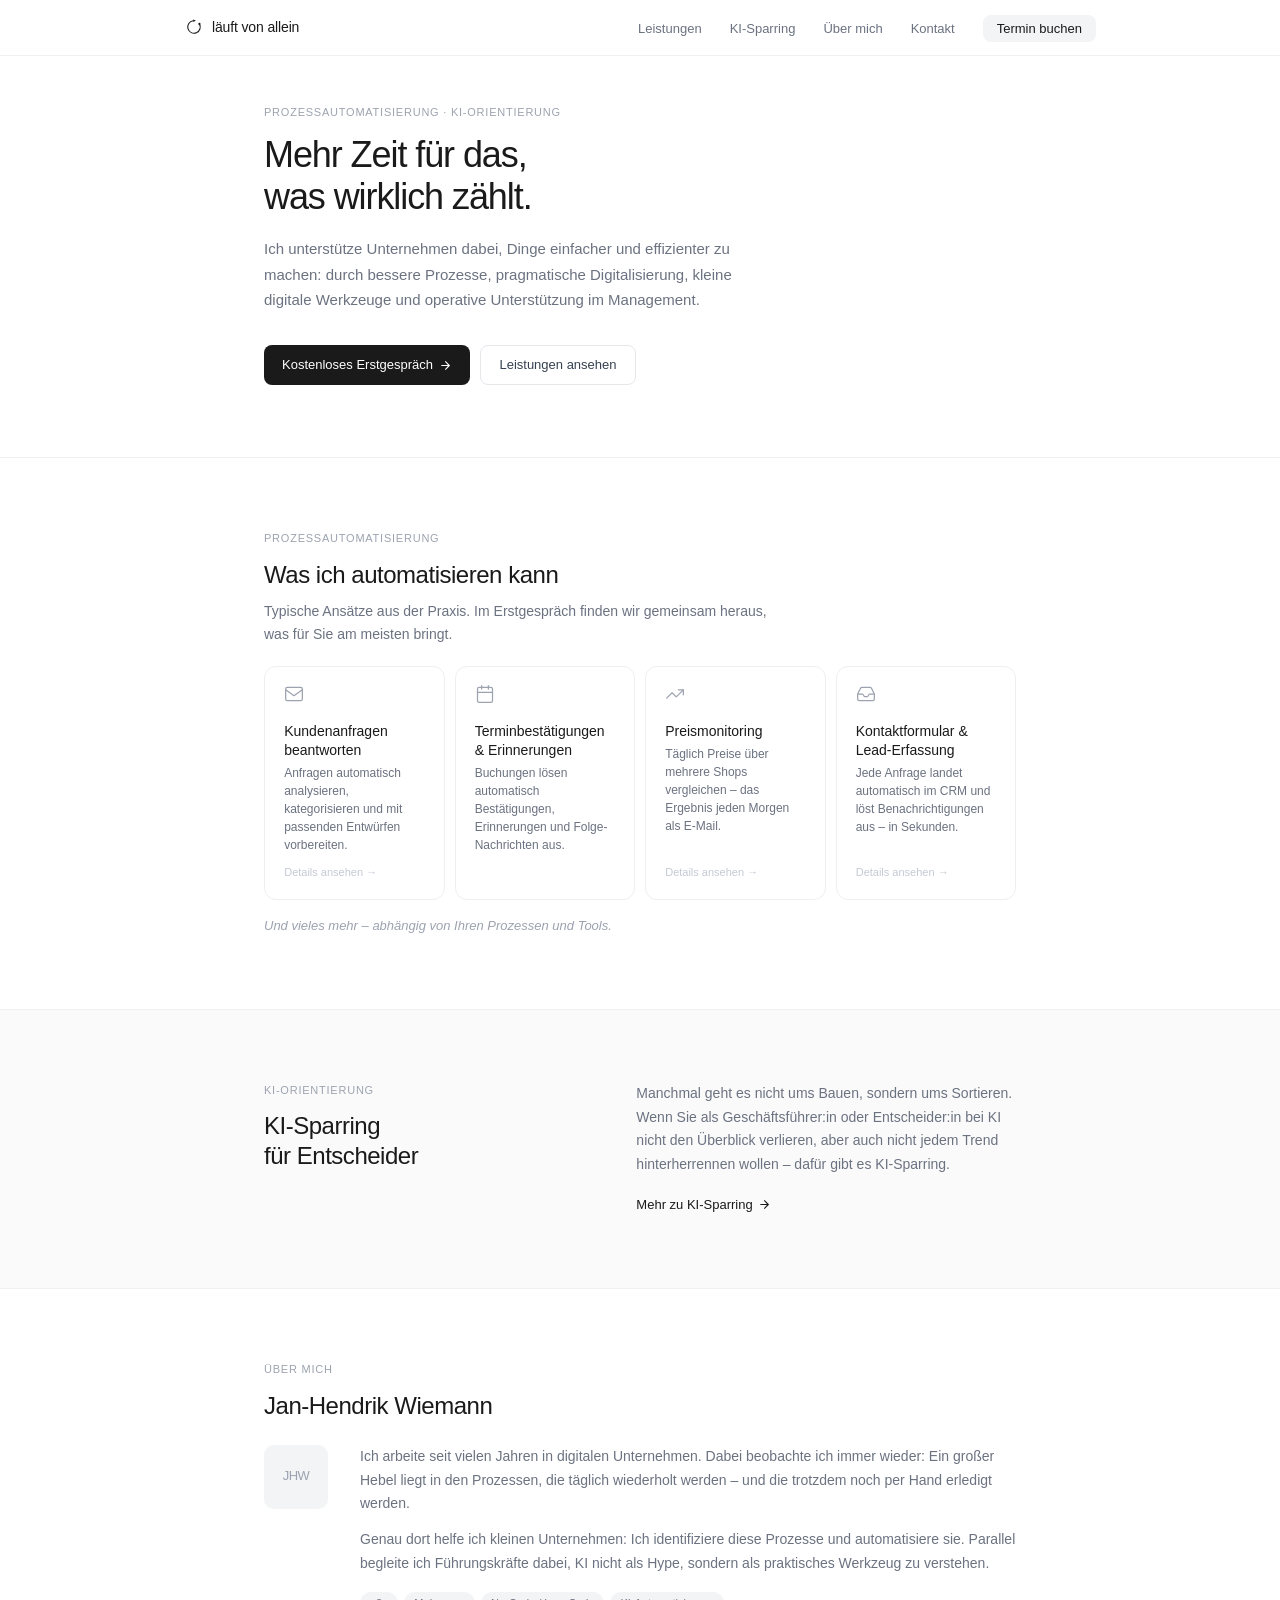
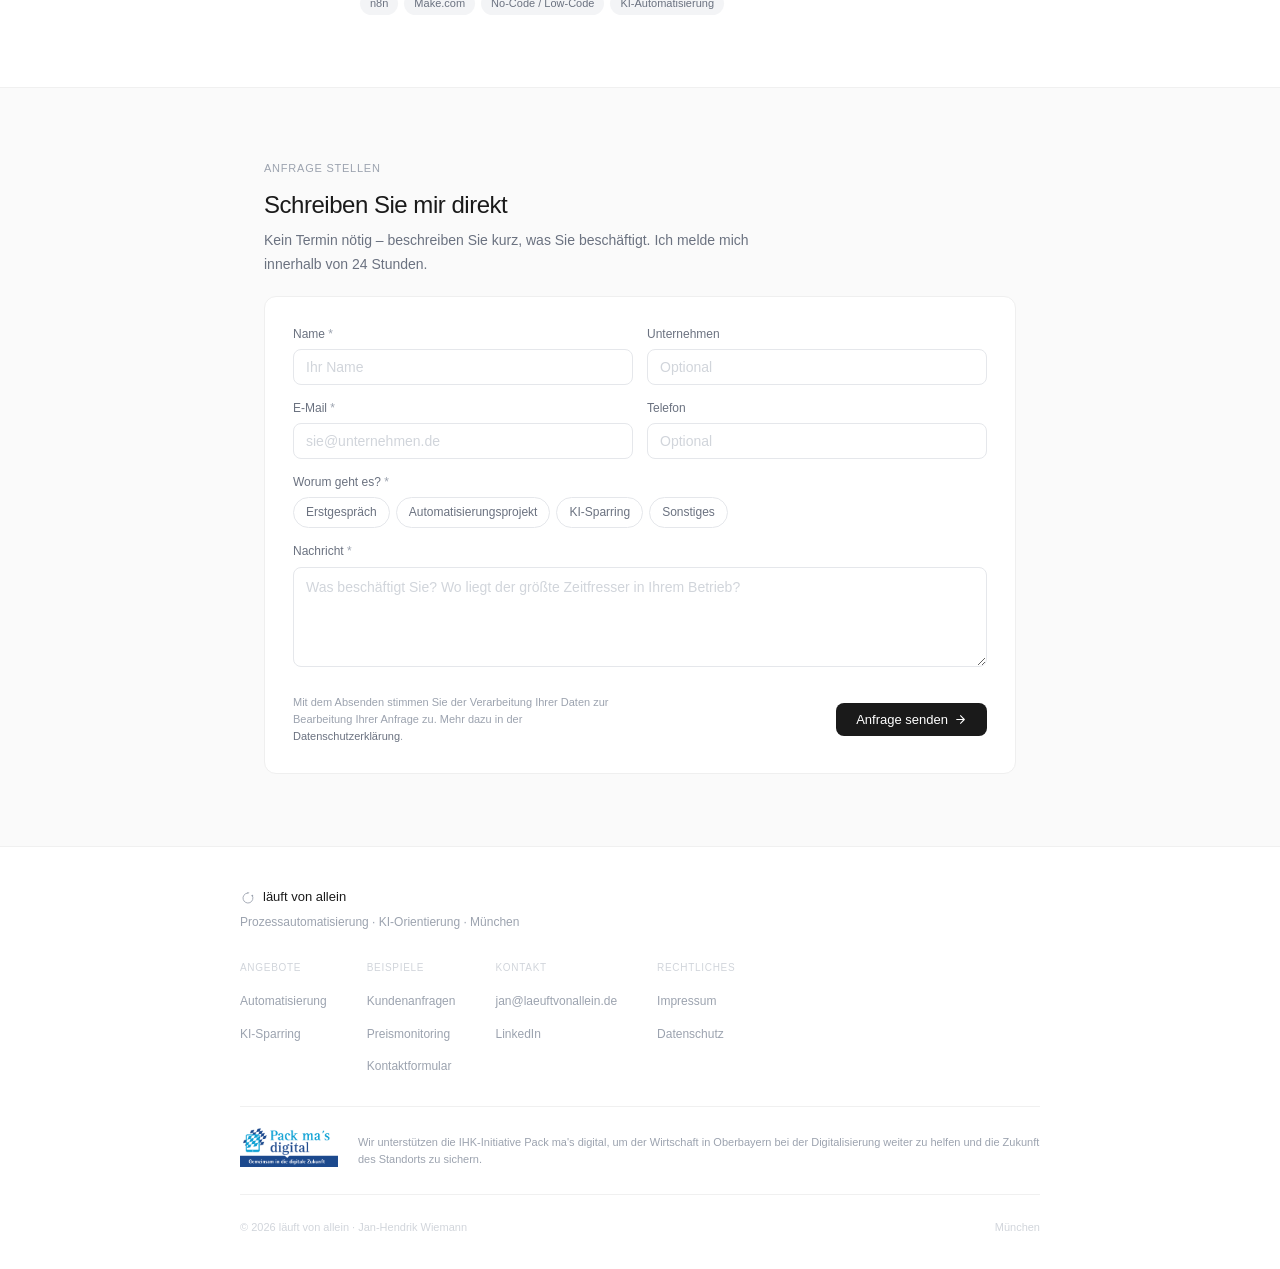
==== index.html @ 84df861c "Update index.html" ====
<!DOCTYPE html>
<html lang="de">
<head>
  <meta charset="UTF-8">
  <meta name="viewport" content="width=device-width, initial-scale=1.0">
  <link rel="icon" type="image/png" href="/favicon-96x96.png" sizes="96x96" />
  <link rel="icon" type="image/svg+xml" href="/favicon.svg" />
  <link rel="shortcut icon" href="/favicon.ico" />
  <link rel="apple-touch-icon" sizes="180x180" href="/apple-touch-icon.png" />
  <link rel="manifest" href="/site.webmanifest" />
  <title>läuft von allein – Prozessautomatisierung & KI-Orientierung</title>
  <meta name="description" content="Prozessautomatisierung und KI-Orientierung für kleine Unternehmen. Wiederkehrende Abläufe automatisieren, KI sinnvoll einsetzen – ohne IT-Abteilung.">
  <style>
    *, *::before, *::after { box-sizing: border-box; margin: 0; padding: 0; }
    html { scroll-behavior: smooth; }
    body {
      font-family: -apple-system, BlinkMacSystemFont, "Segoe UI", Helvetica, Arial, sans-serif;
      background: #fff;
      color: #1a1a1a;
      font-size: 16px;
      line-height: 1.6;
      -webkit-font-smoothing: antialiased;
    }

    /* ─── Container ─────────────────────────────────────────── */
    .container {
      max-width: 800px;
      margin: 0 auto;
      padding: 0 1.5rem;
    }

    /* ─── Nav ───────────────────────────────────────────────── */
    nav {
      position: fixed; top: 0; left: 0; right: 0; z-index: 100;
      background: rgba(255, 255, 255, 0.96);
      backdrop-filter: blur(8px);
      -webkit-backdrop-filter: blur(8px);
      border-bottom: 1px solid #f0f0f0;
      height: 56px;
      transition: border-color 0.2s;
    }
    .nav-inner {
      max-width: 960px; margin: 0 auto;
      display: flex; align-items: center; justify-content: space-between;
      height: 100%; padding: 0 1.5rem;
    }
    .nav-logo {
      display: flex; align-items: center; gap: 8px;
      text-decoration: none; color: #1a1a1a;
      font-size: 14px; font-weight: 500; letter-spacing: -0.01em;
    }
    .nav-links {
      display: flex; align-items: center;
      gap: 1.75rem; list-style: none;
    }
    .nav-links a {
      font-size: 13px; color: #6b7280;
      text-decoration: none; transition: color 0.15s;
    }
    .nav-links a:hover { color: #1a1a1a; }
    .nav-cta {
      font-size: 13px !important; font-weight: 500 !important;
      color: #1a1a1a !important; background: #f3f4f6;
      border-radius: 8px; padding: 6px 14px;
      transition: background 0.15s !important;
    }
    .nav-cta:hover { background: #e5e7eb !important; color: #1a1a1a !important; }
    .nav-hamburger {
      display: none; flex-direction: column; gap: 4px;
      background: none; border: none; cursor: pointer; padding: 4px;
    }
    .nav-hamburger span {
      display: block; width: 20px; height: 1.5px;
      background: #1a1a1a; border-radius: 2px; transition: all 0.2s;
    }

    /* ─── Sections ──────────────────────────────────────────── */
    .section {
      padding: 4.5rem 1.5rem;
    }
    .section + .section {
      border-top: 1px solid #f0f0f0;
    }
    .section-label {
      display: block;
      font-size: 11px; font-weight: 500;
      letter-spacing: 0.07em; text-transform: uppercase;
      color: #9ca3af; margin-bottom: 0.75rem;
    }
    .section-h2 {
      font-size: clamp(20px, 3vw, 24px);
      font-weight: 500; letter-spacing: -0.02em;
      line-height: 1.25; color: #1a1a1a;
      margin-bottom: 0.6rem;
    }
    .section-sub {
      font-size: 14px; color: #6b7280;
      line-height: 1.65; max-width: 520px;
    }

    /* ─── Hero ──────────────────────────────────────────────── */
    #hero {
      padding-top: 6.5rem;
      padding-bottom: 4.5rem;
      border-top: none !important;
    }
    #hero h1 {
      font-size: clamp(26px, 4.5vw, 36px);
      font-weight: 500; letter-spacing: -0.03em;
      line-height: 1.18; color: #1a1a1a;
      margin-bottom: 1.1rem;
    }
    .hero-sub {
      font-size: 15px; color: #6b7280;
      line-height: 1.7; max-width: 500px;
      margin-bottom: 2rem;
    }
    .hero-btns { display: flex; gap: 0.65rem; flex-wrap: wrap; }

    /* ─── Buttons ───────────────────────────────────────────── */
    .btn-dark {
      display: inline-flex; align-items: center; gap: 6px;
      background: #1a1a1a; color: #fff;
      font-size: 13px; font-weight: 500; font-family: inherit;
      padding: 9px 18px; border-radius: 8px;
      text-decoration: none; border: none; cursor: pointer;
      transition: background 0.15s;
    }
    .btn-dark:hover { background: #333; }
    .btn-outline {
      display: inline-flex; align-items: center; gap: 6px;
      background: transparent; color: #374151;
      font-size: 13px; font-weight: 400; font-family: inherit;
      padding: 9px 18px; border-radius: 8px;
      text-decoration: none; cursor: pointer;
      border: 1px solid #e5e7eb;
      transition: border-color 0.15s, background 0.15s;
    }
    .btn-outline:hover { border-color: #9ca3af; background: #fafafa; }

    /* ─── Divider ───────────────────────────────────────────── */
    .divider { border: none; border-top: 1px solid #f0f0f0; margin: 0; }

    /* ─── Cards grid ────────────────────────────────────────── */
    .cards-grid {
      display: grid;
      grid-template-columns: repeat(auto-fill, minmax(180px, 1fr));
      gap: 10px; margin-top: 1.25rem;
    }
    .card {
      background: #fff; border: 1px solid #efefef;
      border-radius: 12px; padding: 1.1rem 1.2rem;
      text-decoration: none; display: flex; flex-direction: column;
      color: inherit;
      transition: border-color 0.15s, background 0.15s;
    }
    .card:hover { border-color: #d1d5db; background: #fafafa; }
    .card-icon {
      display: block; color: #9ca3af;
      margin-bottom: 10px;
    }
    .card-name {
      font-size: 14px; font-weight: 500;
      color: #1a1a1a; margin-bottom: 4px; line-height: 1.35;
    }
    .card-desc {
      font-size: 12px; color: #6b7280; line-height: 1.5;
      flex: 1;
    }
    .card-link {
      display: inline-flex; align-items: center; gap: 4px;
      margin-top: auto; padding-top: 10px;
      font-size: 11px; color: #c4c9d4;
      transition: color 0.15s;
    }
    .card:hover .card-link { color: #6b7280; }
    .was-more {
      margin-top: 1rem; font-size: 13px;
      color: #9ca3af; font-style: italic;
    }

    /* ─── KI-Sparring ───────────────────────────────────────── */
    #ki-sparring { background: #fafafa; }
    .sparring-layout {
      display: grid; grid-template-columns: 1fr 1.2fr;
      gap: 3.5rem; align-items: start;
    }
    .sparring-tags {
      display: flex; flex-wrap: wrap; gap: 6px; margin: 0.85rem 0 0;
    }
    .sparring-tag {
      font-size: 11px; color: #6b7280;
      background: #fff; border: 1px solid #e5e7eb;
      border-radius: 20px; padding: 3px 10px;
    }
    .text-muted {
      font-size: 14px; color: #6b7280;
      line-height: 1.7; margin-bottom: 0.85rem;
    }
    .text-link {
      display: inline-flex; align-items: center; gap: 5px;
      font-size: 13px; color: #1a1a1a; font-weight: 500;
      text-decoration: none; transition: gap 0.15s;
    }
    .text-link:hover { gap: 9px; }

    /* ─── Über mich ─────────────────────────────────────────── */
    .ueber-layout {
      display: grid; grid-template-columns: auto 1fr;
      gap: 2rem; align-items: start; margin-top: 1.5rem;
    }
    .about-box {
      width: 64px; height: 64px; background: #f3f4f6;
      border-radius: 10px; display: flex;
      align-items: center; justify-content: center;
      font-size: 13px; font-weight: 500; color: #9ca3af;
      letter-spacing: -0.5px; flex-shrink: 0;
    }
    .ueber-text p {
      font-size: 14px; color: #6b7280;
      line-height: 1.7; margin-bottom: 0.75rem;
    }
    .tags { display: flex; flex-wrap: wrap; gap: 6px; margin-top: 1rem; }
    .tag {
      font-size: 11px; color: #6b7280;
      background: #f3f4f6; border-radius: 20px; padding: 3px 10px;
    }

    /* ─── Kontaktformular ───────────────────────────────────── */
    #kontakt { background: #fafafa; }
    .form-wrap {
      background: #fff; border: 1px solid #efefef;
      border-radius: 12px; padding: 1.75rem;
      margin-top: 1.25rem;
    }
    .form-row { margin-bottom: 14px; }
    .form-row-2 {
      display: grid; grid-template-columns: 1fr 1fr;
      gap: 14px; margin-bottom: 14px;
    }
    .form-label {
      display: block; font-size: 12px;
      color: #6b7280; margin-bottom: 5px;
    }
    .form-req { color: #9ca3af; }
    .form-input, .form-textarea {
      width: 100%; font-size: 14px; font-family: inherit;
      border: 1px solid #e5e7eb; border-radius: 8px;
      padding: 9px 12px; color: #1a1a1a; background: #fff;
      outline: none; transition: border-color 0.15s;
    }
    .form-input:focus, .form-textarea:focus { border-color: #9ca3af; }
    .form-input::placeholder, .form-textarea::placeholder { color: #d1d5db; }
    .form-textarea { resize: vertical; min-height: 100px; line-height: 1.55; }
    .interest-wrap {
      display: flex; flex-wrap: wrap; gap: 6px; margin-top: 5px;
    }
    .interest-label {
      display: flex; align-items: center; gap: 5px;
      padding: 5px 12px; background: #fff;
      border: 1px solid #e5e7eb; border-radius: 20px;
      cursor: pointer; font-size: 12px; color: #6b7280;
      transition: all 0.15s; user-select: none;
    }
    .interest-label:hover { border-color: #9ca3af; color: #1a1a1a; }
    .interest-label input { display: none; }
    .interest-label:has(input:checked) {
      background: #f3f4f6; border-color: #9ca3af;
      color: #1a1a1a; font-weight: 500;
    }
    .form-hp { display: none !important; }
    .form-footer {
      display: flex; align-items: center;
      justify-content: space-between;
      flex-wrap: wrap; gap: 1rem; margin-top: 1.25rem;
    }
    .form-privacy {
      font-size: 11px; color: #9ca3af;
      line-height: 1.55; max-width: 320px;
    }
    .form-privacy a { color: #6b7280; text-decoration: none; }
    .form-privacy a:hover { color: #1a1a1a; }
    .form-submit {
      display: inline-flex; align-items: center; gap: 6px;
      background: #1a1a1a; color: #fff;
      font-size: 13px; font-weight: 500; font-family: inherit;
      padding: 9px 20px; border-radius: 8px;
      border: none; cursor: pointer;
      transition: background 0.15s; white-space: nowrap;
    }
    .form-submit:hover { background: #333; }
    .form-submit:disabled { opacity: 0.4; cursor: not-allowed; }
    .form-error {
      display: none; font-size: 12px; color: #b91c1c;
      background: #fef2f2; border: 1px solid #fecaca;
      border-radius: 8px; padding: 10px 12px; margin-top: 12px;
    }
    .form-success {
      display: none; text-align: center; padding: 2rem 1rem;
    }
    .form-success-icon { font-size: 20px; color: #16a34a; margin-bottom: 8px; }
    .form-success h3 {
      font-size: 15px; font-weight: 500;
      color: #1a1a1a; margin-bottom: 4px;
    }
    .form-success p { font-size: 13px; color: #6b7280; }

    /* ─── Footer ────────────────────────────────────────────── */
    footer {
      border-top: 1px solid #f0f0f0;
      padding: 2.5rem 1.5rem 2rem;
    }
    .footer-inner { max-width: 800px; margin: 0 auto; }
    .footer-top {
      display: flex; justify-content: space-between;
      align-items: flex-start; flex-wrap: wrap; gap: 1.75rem;
      padding-bottom: 1.75rem;
      border-bottom: 1px solid #f0f0f0;
    }
    .footer-brand { display: flex; flex-direction: column; gap: 5px; }
    .footer-logo {
      display: flex; align-items: center; gap: 7px;
      text-decoration: none; color: #1a1a1a;
      font-size: 13px; font-weight: 500;
    }
    .footer-brand-sub { font-size: 12px; color: #9ca3af; }
    .footer-nav { display: flex; gap: 2.5rem; flex-wrap: wrap; }
    .footer-nav-col h4 {
      font-size: 10px; font-weight: 500;
      letter-spacing: 0.07em; text-transform: uppercase;
      color: #d1d5db; margin-bottom: 0.65rem;
    }
    .footer-nav-col ul { list-style: none; display: flex; flex-direction: column; gap: 0.45rem; }
    .footer-nav-col a {
      font-size: 12px; color: #9ca3af;
      text-decoration: none; transition: color 0.15s;
    }
    .footer-nav-col a:hover { color: #1a1a1a; }
    .footer-bottom {
      display: flex; justify-content: space-between;
      flex-wrap: wrap; gap: 0.5rem;
      font-size: 11px; color: #d1d5db;
      padding-top: 1.5rem;
    }
    .footer-bottom a { color: #9ca3af; text-decoration: none; }
    .footer-bottom a:hover { color: #1a1a1a; }

    /* ─── Responsive ────────────────────────────────────────── */
    @media (max-width: 768px) {
      .nav-links {
        display: none; flex-direction: column;
        position: absolute; top: 56px; left: 0; right: 0;
        background: #fff; padding: 1.25rem 1.5rem;
        border-bottom: 1px solid #f0f0f0;
        box-shadow: 0 8px 16px rgba(0,0,0,0.04);
        gap: 1rem;
      }
      .nav-links.open { display: flex; }
      .nav-hamburger { display: flex; }
      .sparring-layout { grid-template-columns: 1fr; gap: 1.5rem; }
    }
    @media (max-width: 600px) {
      .form-row-2 { grid-template-columns: 1fr; }
      .form-wrap { padding: 1.25rem; }
      .form-footer { flex-direction: column; }
      .form-submit { width: 100%; justify-content: center; }
    }
    @media (max-width: 480px) {
      .cards-grid { grid-template-columns: 1fr 1fr; }
      .ueber-layout { grid-template-columns: 1fr; }
      .about-box { display: none; }
    }

    /* ─── Footer partner badge ──────────────────────────────── */
    .footer-partner {
      display: flex; align-items: center; gap: 1.25rem;
      padding: 1.25rem 0;
      border-bottom: 1px solid #f0f0f0;
    }
    .footer-partner img {
      height: 40px; width: auto; flex-shrink: 0;
    }
    .footer-partner-text {
      font-size: 11px; color: #9ca3af; line-height: 1.55;
    }
  </style>
</head>
<body>

<!-- ═══ NAV ═══════════════════════════════════════════════════════ -->
<nav id="nav">
  <div class="nav-inner">
    <a href="/" class="nav-logo">
      <svg width="20" height="20" viewBox="0 0 64 64" fill="none" xmlns="http://www.w3.org/2000/svg" aria-hidden="true">
        <circle cx="49.3" cy="22" r="3.5" fill="#1a1a1a"/>
        <path d="M 49.3,22 A 20,20 0 1,1 29.2,12.2" stroke="#1a1a1a" stroke-width="3.5" stroke-linecap="round"/>
        <polygon points="38,11 30,16 29,8" fill="#1a1a1a"/>
      </svg>
      läuft von allein
    </a>
    <ul class="nav-links" id="nav-links">
      <li><a href="#leistungen">Leistungen</a></li>
      <li><a href="#ki-sparring">KI-Sparring</a></li>
      <li><a href="#ueber">Über mich</a></li>
      <li><a href="#kontakt">Kontakt</a></li>
      <li><a href="https://calendar.app.google/vXAGb7DQjwTJtg9t6" target="_blank" rel="noopener" class="nav-cta">Termin buchen</a></li>
    </ul>
    <button class="nav-hamburger" id="hamburger" onclick="toggleMenu()" aria-label="Menü">
      <span></span><span></span><span></span>
    </button>
  </div>
</nav>

<!-- ═══ HERO ════════════════════════════════════════════════════ -->
<section class="section" id="hero">
  <div class="container">
    <span class="section-label">Prozessautomatisierung · KI-Orientierung</span>
    <h1>Mehr Zeit für das,<br>was wirklich zählt.</h1>

<p class="hero-sub">
Ich unterstütze Unternehmen dabei, Dinge einfacher und effizienter zu machen:
durch bessere Prozesse, pragmatische Digitalisierung, kleine digitale Werkzeuge und operative Unterstützung im Management.
</p>
    
    <div class="hero-btns">
      <a href="https://calendar.app.google/vXAGb7DQjwTJtg9t6" target="_blank" rel="noopener" class="btn-dark">
        Kostenloses Erstgespräch
        <svg width="13" height="13" viewBox="0 0 24 24" fill="none" stroke="currentColor" stroke-width="2" stroke-linecap="round" stroke-linejoin="round"><path d="M5 12h14M12 5l7 7-7 7"/></svg>
      </a>
      <a href="#leistungen" class="btn-outline">Leistungen ansehen</a>
    </div>
  </div>
</section>

<hr class="divider">

<!-- ═══ LEISTUNGEN / BEISPIELE ══════════════════════════════════ -->
<section class="section" id="leistungen">
  <div class="container">
    <span class="section-label">Prozessautomatisierung</span>
    <h2 class="section-h2">Was ich automatisieren kann</h2>
    <p class="section-sub">Typische Ansätze aus der Praxis. Im Erstgespräch finden wir gemeinsam heraus, was für Sie am meisten bringt.</p>
    <div class="cards-grid">

      <a href="/email-autoentwurf" class="card">
        <span class="card-icon">
          <svg width="20" height="20" viewBox="0 0 24 24" fill="none" stroke="currentColor" stroke-width="1.5" stroke-linecap="round" stroke-linejoin="round">
            <rect x="2" y="4" width="20" height="16" rx="2"/>
            <path d="m2 7 10 7 10-7"/>
          </svg>
        </span>
        <div class="card-name">Kundenanfragen beantworten</div>
        <div class="card-desc">Anfragen automatisch analysieren, kategorisieren und mit passenden Entwürfen vorbereiten.</div>
        <span class="card-link">Details ansehen →</span>
      </a>

      <div class="card">
        <span class="card-icon">
          <svg width="20" height="20" viewBox="0 0 24 24" fill="none" stroke="currentColor" stroke-width="1.5" stroke-linecap="round" stroke-linejoin="round">
            <rect x="3" y="4" width="18" height="18" rx="2"/>
            <path d="M16 2v4M8 2v4M3 10h18"/>
          </svg>
        </span>
        <div class="card-name">Terminbestätigungen &amp; Erinnerungen</div>
        <div class="card-desc">Buchungen lösen automatisch Bestätigungen, Erinnerungen und Folge-Nachrichten aus.</div>
        <span class="card-link" style="visibility:hidden">Details ansehen →</span>
      </div>

      <a href="/preismonitoring" class="card">
        <span class="card-icon">
          <svg width="20" height="20" viewBox="0 0 24 24" fill="none" stroke="currentColor" stroke-width="1.5" stroke-linecap="round" stroke-linejoin="round">
            <polyline points="22 7 13.5 15.5 8.5 10.5 2 17"/>
            <polyline points="16 7 22 7 22 13"/>
          </svg>
        </span>
        <div class="card-name">Preismonitoring</div>
        <div class="card-desc">Täglich Preise über mehrere Shops vergleichen – das Ergebnis jeden Morgen als E-Mail.</div>
        <span class="card-link">Details ansehen →</span>
      </a>

      <a href="/kontaktformular" class="card">
        <span class="card-icon">
          <svg width="20" height="20" viewBox="0 0 24 24" fill="none" stroke="currentColor" stroke-width="1.5" stroke-linecap="round" stroke-linejoin="round">
            <polyline points="22 12 16 12 14 15 10 15 8 12 2 12"/>
            <path d="M5.45 5.11 2 12v6a2 2 0 002 2h16a2 2 0 002-2v-6l-3.45-6.89A2 2 0 0016.76 4H7.24a2 2 0 00-1.79 1.11z"/>
          </svg>
        </span>
        <div class="card-name">Kontaktformular &amp; Lead-Erfassung</div>
        <div class="card-desc">Jede Anfrage landet automatisch im CRM und löst Benachrichtigungen aus – in Sekunden.</div>
        <span class="card-link">Details ansehen →</span>
      </a>

    </div>
    <p class="was-more">Und vieles mehr – abhängig von Ihren Prozessen und Tools.</p>
  </div>
</section>

<!-- ═══ KI-SPARRING ══════════════════════════════════════════════ -->
<section class="section" id="ki-sparring">
  <div class="container">
    <div class="sparring-layout">
      <div>
        <span class="section-label">KI-Orientierung</span>
        <h2 class="section-h2">KI-Sparring<br>für Entscheider</h2>
      </div>
      <div>
        <p class="text-muted">Manchmal geht es nicht ums Bauen, sondern ums Sortieren. Wenn Sie als Geschäftsführer:in oder Entscheider:in bei KI nicht den Überblick verlieren, aber auch nicht jedem Trend hinterherrennen wollen – dafür gibt es KI-Sparring.</p>
        <a href="/ki-sparring" class="text-link">
          Mehr zu KI-Sparring
          <svg width="13" height="13" viewBox="0 0 24 24" fill="none" stroke="currentColor" stroke-width="2" stroke-linecap="round" stroke-linejoin="round"><path d="M5 12h14M12 5l7 7-7 7"/></svg>
        </a>
      </div>
    </div>
  </div>
</section>

<!-- ═══ ÜBER MICH ════════════════════════════════════════════════ -->
<section class="section" id="ueber">
  <div class="container">
    <span class="section-label">Über mich</span>
    <h2 class="section-h2">Jan-Hendrik Wiemann</h2>
    <div class="ueber-layout">
      <div class="about-box">JHW</div>
      <div class="ueber-text">
        <p>Ich arbeite seit vielen Jahren in digitalen Unternehmen. Dabei beobachte ich immer wieder: Ein großer Hebel liegt in den Prozessen, die täglich wiederholt werden – und die trotzdem noch per Hand erledigt werden.</p>
        <p>Genau dort helfe ich kleinen Unternehmen: Ich identifiziere diese Prozesse und automatisiere sie. Parallel begleite ich Führungskräfte dabei, KI nicht als Hype, sondern als praktisches Werkzeug zu verstehen.</p>
        <div class="tags">
          <span class="tag">n8n</span>
          <span class="tag">Make.com</span>
          <span class="tag">No-Code / Low-Code</span>
          <span class="tag">KI-Automatisierung</span>
        </div>
      </div>
    </div>
  </div>
</section>

<!-- ═══ KONTAKT ══════════════════════════════════════════════════ -->
<section class="section" id="kontakt">
  <div class="container">
    <span class="section-label">Anfrage stellen</span>
    <h2 class="section-h2">Schreiben Sie mir direkt</h2>
    <p class="section-sub">Kein Termin nötig – beschreiben Sie kurz, was Sie beschäftigt. Ich melde mich innerhalb von 24&nbsp;Stunden.</p>
    <div class="form-wrap" id="form-wrap">
      <div id="form-fields">
        <div class="form-row-2">
          <div class="form-row" style="margin-bottom:0">
            <label class="form-label" for="kf-name">Name <span class="form-req">*</span></label>
            <input class="form-input" type="text" id="kf-name" name="name" placeholder="Ihr Name" autocomplete="name" required>
          </div>
          <div class="form-row" style="margin-bottom:0">
            <label class="form-label" for="kf-firma">Unternehmen</label>
            <input class="form-input" type="text" id="kf-firma" name="firma" placeholder="Optional" autocomplete="organization">
          </div>
        </div>
        <div class="form-row-2" style="margin-top:14px">
          <div class="form-row" style="margin-bottom:0">
            <label class="form-label" for="kf-email">E-Mail <span class="form-req">*</span></label>
            <input class="form-input" type="email" id="kf-email" name="email" placeholder="sie@unternehmen.de" autocomplete="email" required>
          </div>
          <div class="form-row" style="margin-bottom:0">
            <label class="form-label" for="kf-telefon">Telefon</label>
            <input class="form-input" type="tel" id="kf-telefon" name="telefon" placeholder="Optional" autocomplete="tel">
          </div>
        </div>
        <div class="form-row" style="margin-top:14px">
          <label class="form-label">Worum geht es? <span class="form-req">*</span></label>
          <div class="interest-wrap" id="kf-interests">
            <label class="interest-label">
              <input type="checkbox" name="interesse" value="Erstgespräch"> Erstgespräch
            </label>
            <label class="interest-label">
              <input type="checkbox" name="interesse" value="Automatisierungsprojekt"> Automatisierungsprojekt
            </label>
            <label class="interest-label">
              <input type="checkbox" name="interesse" value="KI-Sparring"> KI-Sparring
            </label>
            <label class="interest-label">
              <input type="checkbox" name="interesse" value="Sonstiges"> Sonstiges
            </label>
          </div>
        </div>
        <div class="form-row" style="margin-top:14px">
          <label class="form-label" for="kf-nachricht">Nachricht <span class="form-req">*</span></label>
          <textarea class="form-textarea" id="kf-nachricht" name="nachricht" placeholder="Was beschäftigt Sie? Wo liegt der größte Zeitfresser in Ihrem Betrieb?" required></textarea>
        </div>
        <div class="form-hp" aria-hidden="true">
          <input type="text" name="_hp" tabindex="-1" autocomplete="off">
        </div>
        <div class="form-error" id="kf-error"></div>
        <div class="form-footer">
          <p class="form-privacy">
            Mit dem Absenden stimmen Sie der Verarbeitung Ihrer Daten zur Bearbeitung Ihrer Anfrage zu.
            Mehr dazu in der <a href="/datenschutz">Datenschutzerklärung</a>.
          </p>
          <button type="button" class="form-submit" id="kf-submit" onclick="submitKontakt()">
            Anfrage senden
            <svg width="13" height="13" viewBox="0 0 24 24" fill="none" stroke="currentColor" stroke-width="2" stroke-linecap="round" stroke-linejoin="round"><path d="M5 12h14M12 5l7 7-7 7"/></svg>
          </button>
        </div>
      </div>
      <div class="form-success" id="kf-success">
        <div class="form-success-icon">✓</div>
        <h3>Anfrage eingegangen</h3>
        <p>Danke – ich melde mich innerhalb von 24&nbsp;Stunden bei Ihnen.</p>
      </div>
    </div>
  </div>
</section>

<!-- ═══ FOOTER ═══════════════════════════════════════════════════ -->
<footer>
  <div class="footer-inner">
    <div class="footer-top">
      <div class="footer-brand">
        <a href="/" class="footer-logo">
          <svg width="16" height="16" viewBox="0 0 64 64" fill="none" xmlns="http://www.w3.org/2000/svg" aria-hidden="true">
            <circle cx="49.3" cy="22" r="3.5" fill="#9ca3af"/>
            <path d="M 49.3,22 A 20,20 0 1,1 29.2,12.2" stroke="#9ca3af" stroke-width="3.5" stroke-linecap="round"/>
            <polygon points="38,11 30,16 29,8" fill="#9ca3af"/>
          </svg>
          läuft von allein
        </a>
        <span class="footer-brand-sub">Prozessautomatisierung · KI-Orientierung · München</span>
      </div>
      <div class="footer-nav">
        <div class="footer-nav-col">
          <h4>Angebote</h4>
          <ul>
            <li><a href="#leistungen">Automatisierung</a></li>
            <li><a href="/ki-sparring">KI-Sparring</a></li>
          </ul>
        </div>
        <div class="footer-nav-col">
          <h4>Beispiele</h4>
          <ul>
            <li><a href="/email-autoentwurf">Kundenanfragen</a></li>
            <li><a href="/preismonitoring">Preismonitoring</a></li>
            <li><a href="/kontaktformular">Kontaktformular</a></li>
          </ul>
        </div>
        <div class="footer-nav-col">
          <h4>Kontakt</h4>
          <ul>
            <li><a href="mailto:jan@laeuftvonallein.de">jan@laeuftvonallein.de</a></li>
            <li><a href="https://www.linkedin.com/in/janwiemann" target="_blank" rel="noopener">LinkedIn</a></li>
          </ul>
        </div>
        <div class="footer-nav-col">
          <h4>Rechtliches</h4>
          <ul>
            <li><a href="/impressum">Impressum</a></li>
            <li><a href="/datenschutz">Datenschutz</a></li>
          </ul>
        </div>
      </div>
    </div>
    <div class="footer-partner">
      <a href="https://www.packmasdigital.de" target="_blank" rel="noopener" style="flex-shrink:0;">
        <img src="packmasdigital.png" alt="Pack ma's digital – IHK-Initiative">
      </a>
      <span class="footer-partner-text">Wir unterstützen die IHK-Initiative Pack ma's digital, um der Wirtschaft in Oberbayern bei der Digitalisierung weiter zu helfen und die Zukunft des Standorts zu sichern.</span>
    </div>
    <div class="footer-bottom">
      <span>© 2026 läuft von allein · Jan-Hendrik Wiemann</span>
      <span>München</span>
    </div>
  </div>
</footer>

<script>
  // ─── Kontaktformular ───────────────────────────────────────────
  async function submitKontakt() {
    const btn = document.getElementById('kf-submit');
    const errorEl = document.getElementById('kf-error');
    errorEl.style.display = 'none';

    const hp = document.querySelector('input[name="_hp"]');
    if (hp && hp.value) return;

    const name = document.getElementById('kf-name').value.trim();
    const email = document.getElementById('kf-email').value.trim();
    const nachricht = document.getElementById('kf-nachricht').value.trim();

    if (!name || !email || !nachricht) {
      errorEl.textContent = 'Bitte füllen Sie alle Pflichtfelder aus (Name, E-Mail, Nachricht).';
      errorEl.style.display = 'block';
      return;
    }
    if (!/^[^\s@]+@[^\s@]+\.[^\s@]+$/.test(email)) {
      errorEl.textContent = 'Bitte geben Sie eine gültige E-Mail-Adresse ein.';
      errorEl.style.display = 'block';
      return;
    }

    const interests = [...document.querySelectorAll('.interest-label input:checked')]
      .map(i => i.value);

    const payload = {
      name, email,
      firma: document.getElementById('kf-firma').value.trim() || null,
      telefon: document.getElementById('kf-telefon').value.trim() || null,
      interesse: interests.join(', ') || 'Keine Angabe',
      nachricht,
      quelle: 'laeuftvonallein.de',
      timestamp: new Date().toISOString()
    };

    btn.disabled = true;
    btn.textContent = 'Wird gesendet…';

    try {
      const res = await fetch('https://n8n.laeuftvonallein.de/webhook/kontakt-lva', {
        method: 'POST',
        headers: { 'Content-Type': 'application/json' },
        body: JSON.stringify(payload)
      });
      if (!res.ok) throw new Error('HTTP ' + res.status);
      document.getElementById('form-fields').style.display = 'none';
      document.getElementById('kf-success').style.display = 'block';
    } catch (err) {
      errorEl.textContent = 'Etwas ist schiefgelaufen. Bitte schreiben Sie direkt an jan@laeuftvonallein.de';
      errorEl.style.display = 'block';
      btn.disabled = false;
      btn.innerHTML = 'Anfrage senden <svg width="13" height="13" viewBox="0 0 24 24" fill="none" stroke="currentColor" stroke-width="2" stroke-linecap="round" stroke-linejoin="round"><path d="M5 12h14M12 5l7 7-7 7"/></svg>';
    }
  }

  // ─── Nav scroll border ─────────────────────────────────────────
  window.addEventListener('scroll', () => {
    document.getElementById('nav').style.borderBottomColor =
      window.scrollY > 10 ? '#e5e7eb' : '#f0f0f0';
  });

  // ─── Mobile menu ───────────────────────────────────────────────
  function toggleMenu() {
    document.getElementById('nav-links').classList.toggle('open');
  }

  document.querySelectorAll('.nav-links a').forEach(a => {
    a.addEventListener('click', () => {
      document.getElementById('nav-links').classList.remove('open');
    });
  });

  // ─── Smooth scroll for internal anchors ───────────────────────
  document.querySelectorAll('a[href^="#"]').forEach(a => {
    a.addEventListener('click', e => {
      const id = a.getAttribute('href').slice(1);
      const el = document.getElementById(id);
      if (el) {
        e.preventDefault();
        const offset = 64;
        const top = el.getBoundingClientRect().top + window.scrollY - offset;
        window.scrollTo({ top, behavior: 'smooth' });
      }
    });
  });
</script>
</body>
</html>
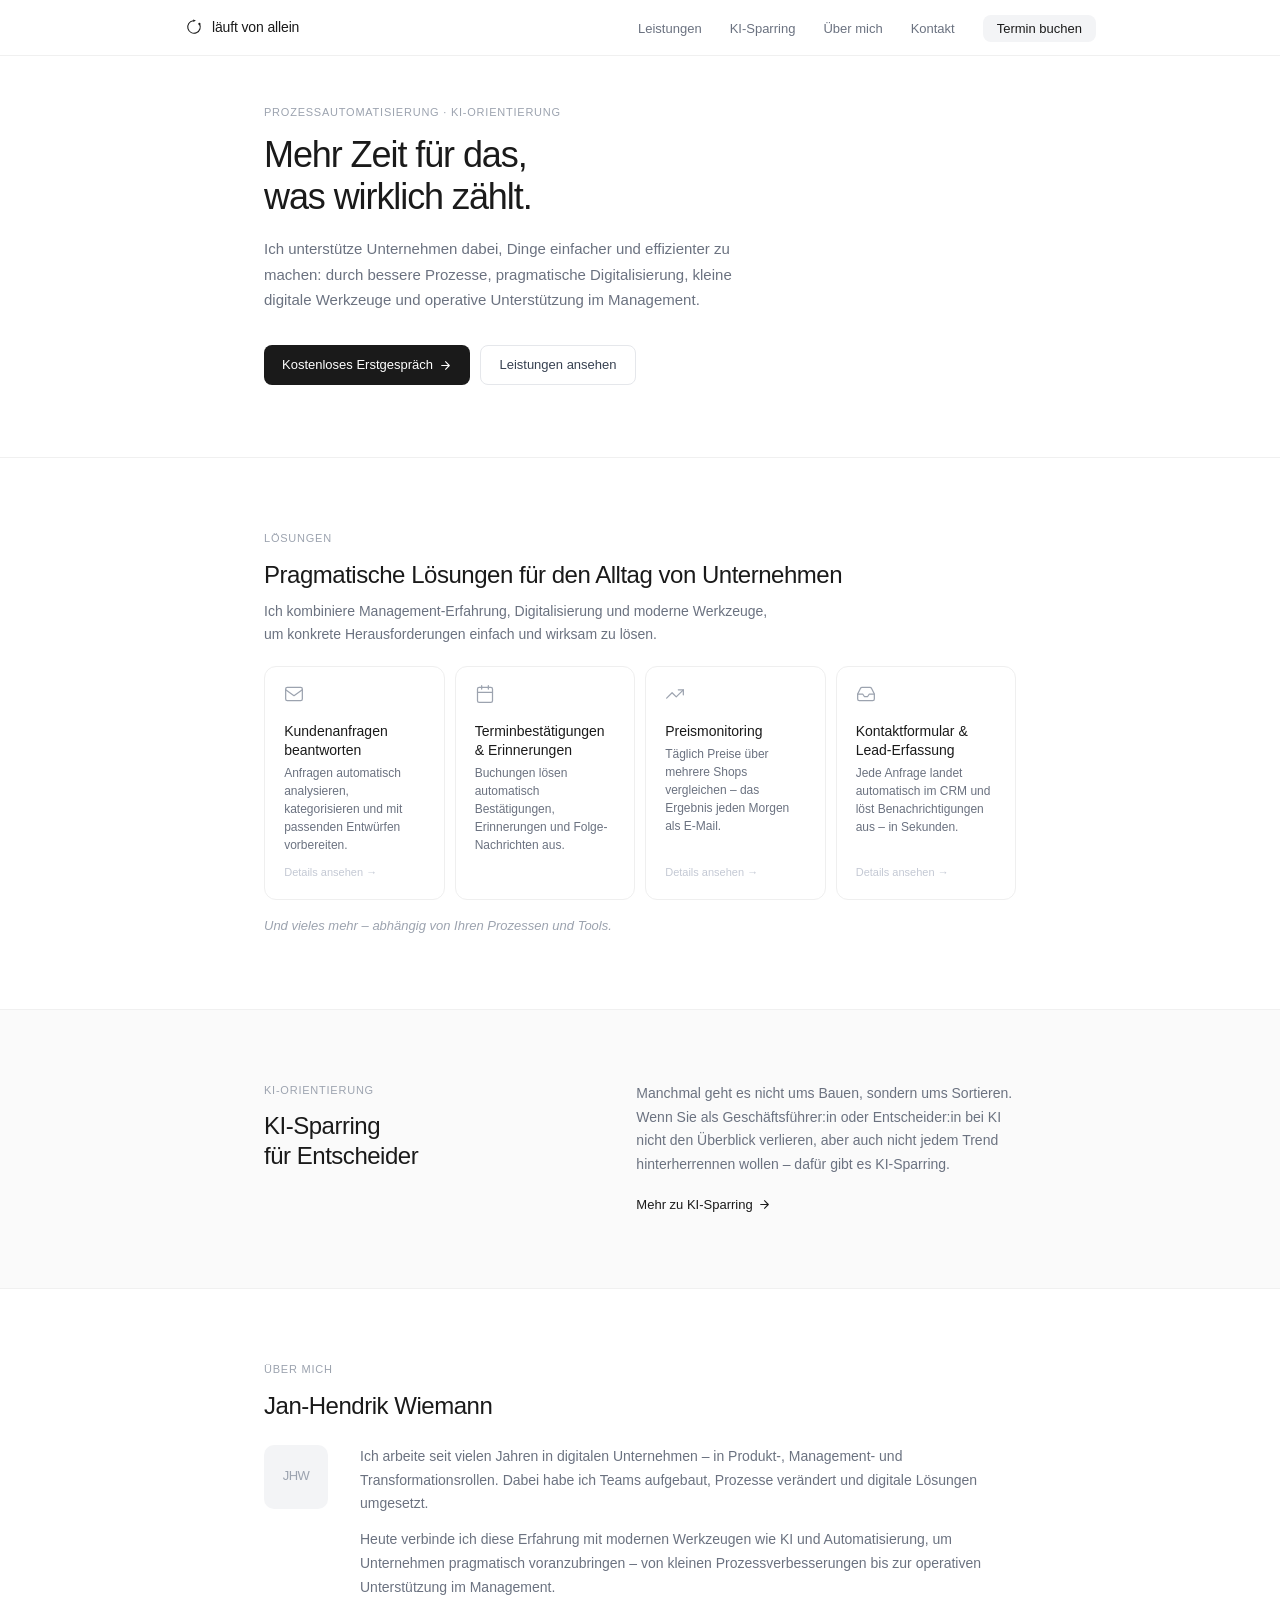
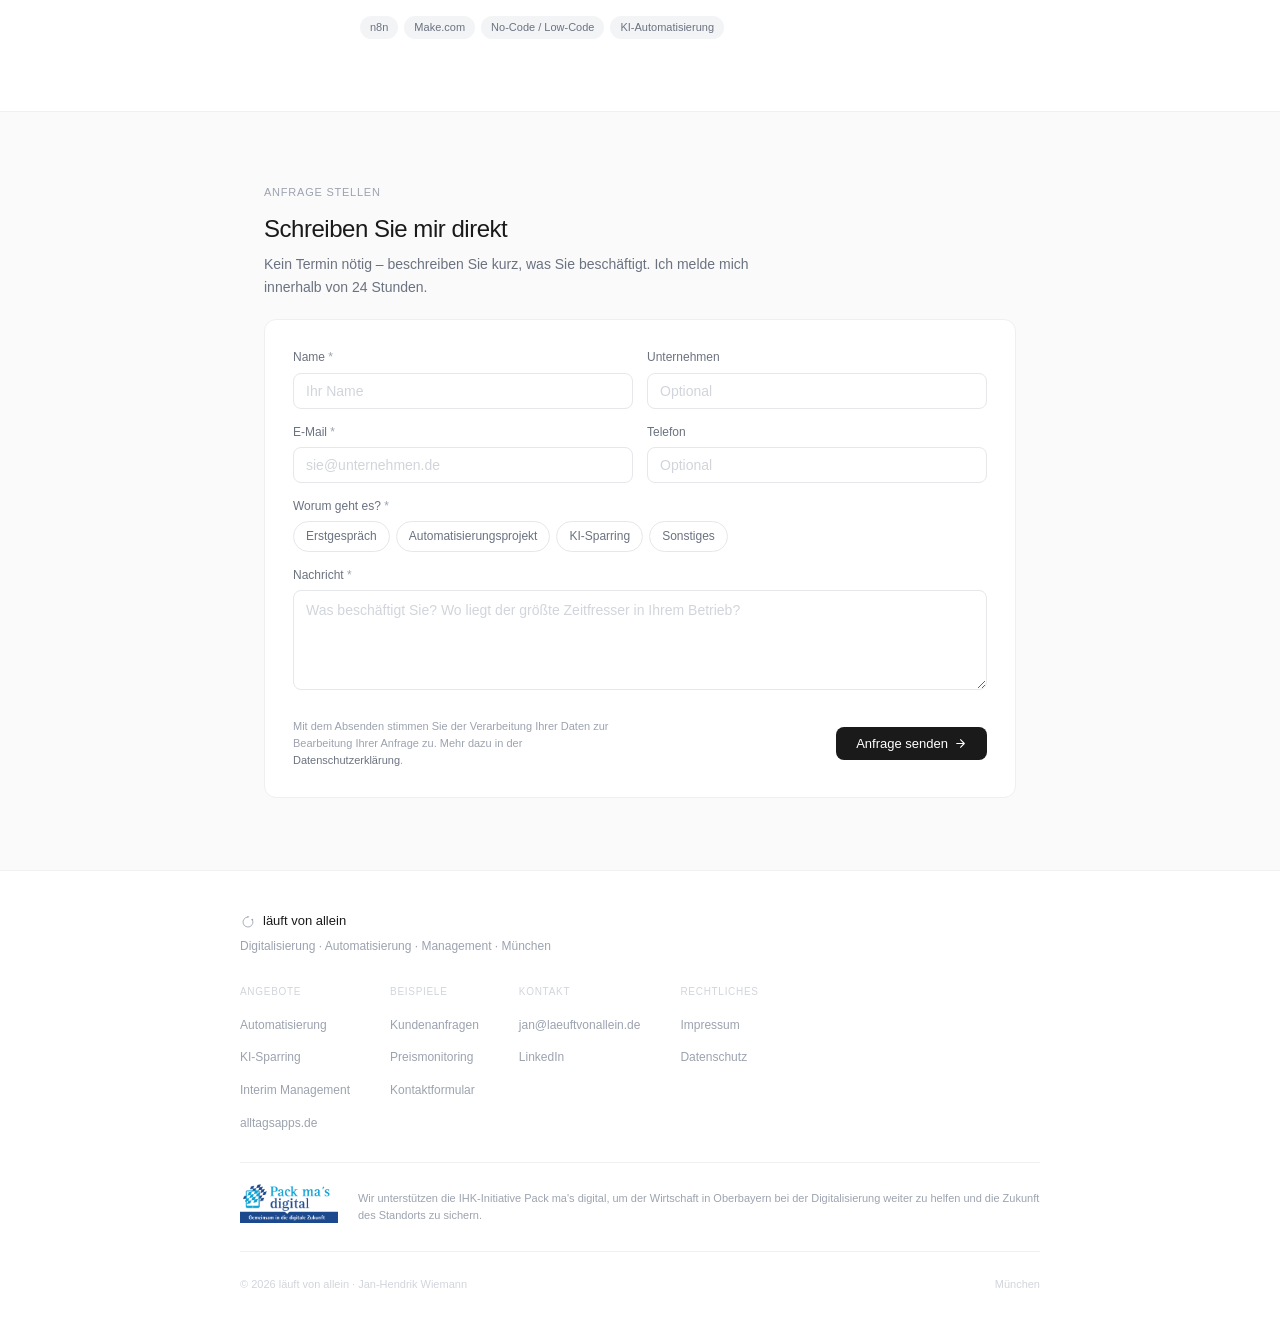
==== commit 626da930: "Update index.html" ====
--- a/index.html
+++ b/index.html
@@ -416,12 +416,7 @@
   <div class="container">
     <span class="section-label">Prozessautomatisierung · KI-Orientierung</span>
     <h1>Mehr Zeit für das,<br>was wirklich zählt.</h1>
-
-<p class="hero-sub">
-Ich unterstütze Unternehmen dabei, Dinge einfacher und effizienter zu machen:
-durch bessere Prozesse, pragmatische Digitalisierung, kleine digitale Werkzeuge und operative Unterstützung im Management.
-</p>
-    
+    <p class="hero-sub">Ich unterstütze Unternehmen dabei, Dinge einfacher und effizienter zu machen: durch bessere Prozesse, pragmatische Digitalisierung, kleine digitale Werkzeuge und operative Unterstützung im Management.</p>
     <div class="hero-btns">
       <a href="https://calendar.app.google/vXAGb7DQjwTJtg9t6" target="_blank" rel="noopener" class="btn-dark">
         Kostenloses Erstgespräch
@@ -437,9 +432,9 @@
 <!-- ═══ LEISTUNGEN / BEISPIELE ══════════════════════════════════ -->
 <section class="section" id="leistungen">
   <div class="container">
-    <span class="section-label">Prozessautomatisierung</span>
-    <h2 class="section-h2">Was ich automatisieren kann</h2>
-    <p class="section-sub">Typische Ansätze aus der Praxis. Im Erstgespräch finden wir gemeinsam heraus, was für Sie am meisten bringt.</p>
+    <span class="section-label">Lösungen</span>
+    <h2 class="section-h2">Pragmatische Lösungen für den Alltag von Unternehmen</h2>
+    <p class="section-sub">Ich kombiniere Management-Erfahrung, Digitalisierung und moderne Werkzeuge, um konkrete Herausforderungen einfach und wirksam zu lösen.</p>
     <div class="cards-grid">
 
       <a href="/email-autoentwurf" class="card">
@@ -522,8 +517,8 @@
     <div class="ueber-layout">
       <div class="about-box">JHW</div>
       <div class="ueber-text">
-        <p>Ich arbeite seit vielen Jahren in digitalen Unternehmen. Dabei beobachte ich immer wieder: Ein großer Hebel liegt in den Prozessen, die täglich wiederholt werden – und die trotzdem noch per Hand erledigt werden.</p>
-        <p>Genau dort helfe ich kleinen Unternehmen: Ich identifiziere diese Prozesse und automatisiere sie. Parallel begleite ich Führungskräfte dabei, KI nicht als Hype, sondern als praktisches Werkzeug zu verstehen.</p>
+        <p>Ich arbeite seit vielen Jahren in digitalen Unternehmen – in Produkt-, Management- und Transformationsrollen. Dabei habe ich Teams aufgebaut, Prozesse verändert und digitale Lösungen umgesetzt.</p>
+        <p>Heute verbinde ich diese Erfahrung mit modernen Werkzeugen wie KI und Automatisierung, um Unternehmen pragmatisch voranzubringen – von kleinen Prozessverbesserungen bis zur operativen Unterstützung im Management.</p>
         <div class="tags">
           <span class="tag">n8n</span>
           <span class="tag">Make.com</span>
@@ -621,7 +616,7 @@
           </svg>
           läuft von allein
         </a>
-        <span class="footer-brand-sub">Prozessautomatisierung · KI-Orientierung · München</span>
+        <span class="footer-brand-sub">Digitalisierung · Automatisierung · Management · München</span>
       </div>
       <div class="footer-nav">
         <div class="footer-nav-col">
@@ -629,6 +624,8 @@
           <ul>
             <li><a href="#leistungen">Automatisierung</a></li>
             <li><a href="/ki-sparring">KI-Sparring</a></li>
+            <li><a href="#">Interim Management</a></li>
+            <li><a href="https://alltagsapps.de" target="_blank" rel="noopener">alltagsapps.de</a></li>
           </ul>
         </div>
         <div class="footer-nav-col">
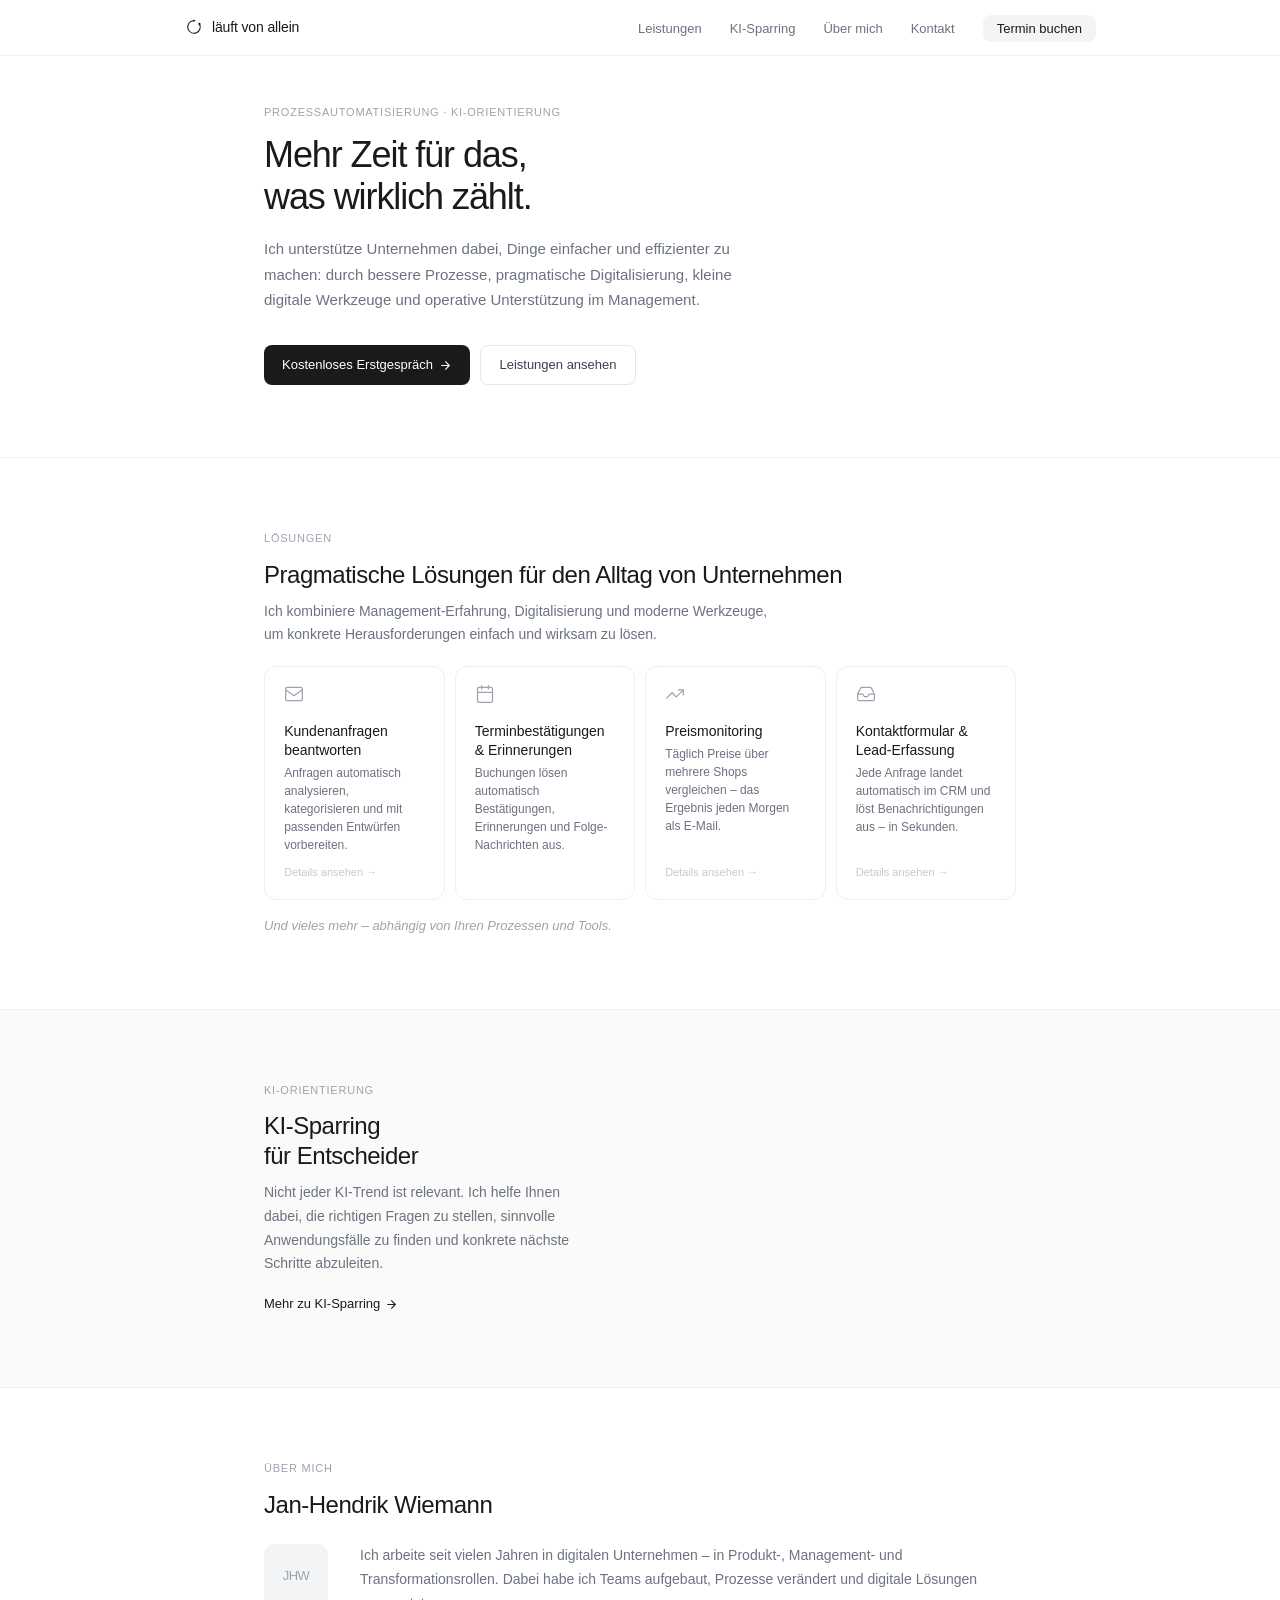
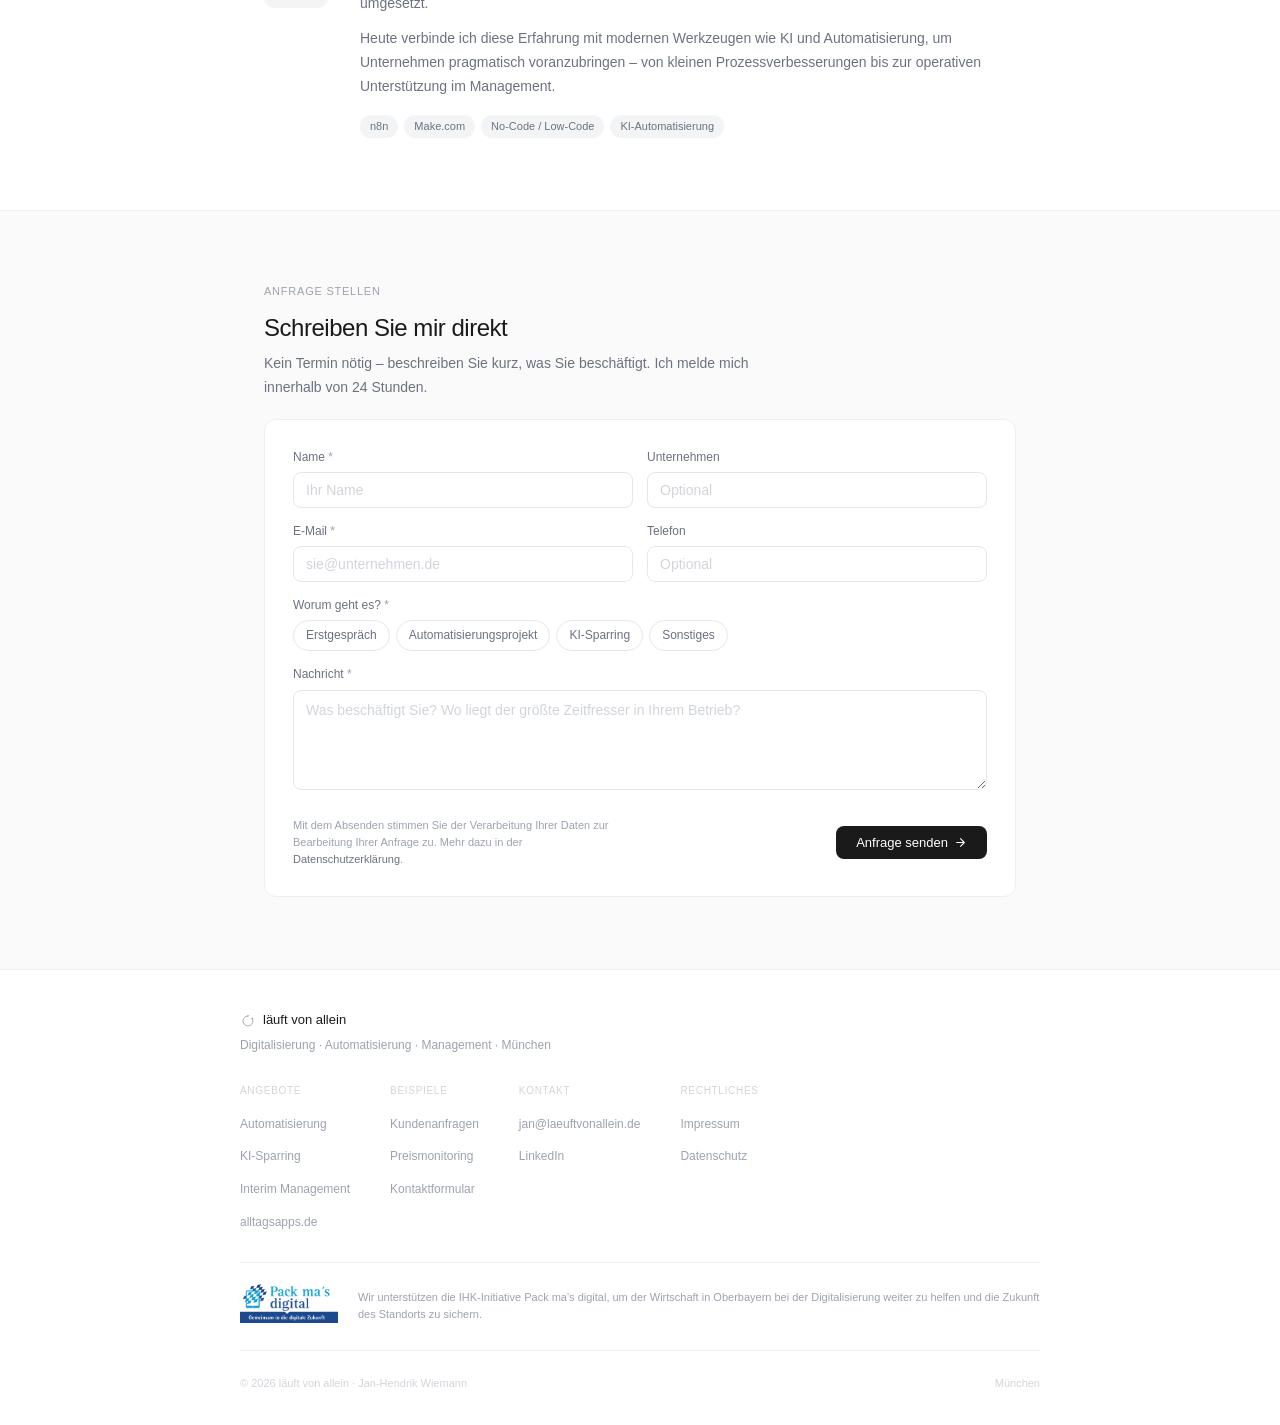
==== commit 694d2055: "Update index.html" ====
--- a/index.html
+++ b/index.html
@@ -495,12 +495,14 @@
   <div class="container">
     <div class="sparring-layout">
       <div>
-        <span class="section-label">KI-Orientierung</span>
-        <h2 class="section-h2">KI-Sparring<br>für Entscheider</h2>
-      </div>
-      <div>
-        <p class="text-muted">Manchmal geht es nicht ums Bauen, sondern ums Sortieren. Wenn Sie als Geschäftsführer:in oder Entscheider:in bei KI nicht den Überblick verlieren, aber auch nicht jedem Trend hinterherrennen wollen – dafür gibt es KI-Sparring.</p>
-        <a href="/ki-sparring" class="text-link">
+       <span class="section-label">KI-Orientierung</span>
+<h2 class="section-h2">KI-Sparring<br>für Entscheider</h2>
+
+<p class="text-muted">
+Nicht jeder KI-Trend ist relevant. Ich helfe Ihnen dabei, die richtigen Fragen zu stellen, sinnvolle Anwendungsfälle zu finden und konkrete nächste Schritte abzuleiten.
+</p>
+
+<a href="/ki-sparring" class="text-link">
           Mehr zu KI-Sparring
           <svg width="13" height="13" viewBox="0 0 24 24" fill="none" stroke="currentColor" stroke-width="2" stroke-linecap="round" stroke-linejoin="round"><path d="M5 12h14M12 5l7 7-7 7"/></svg>
         </a>
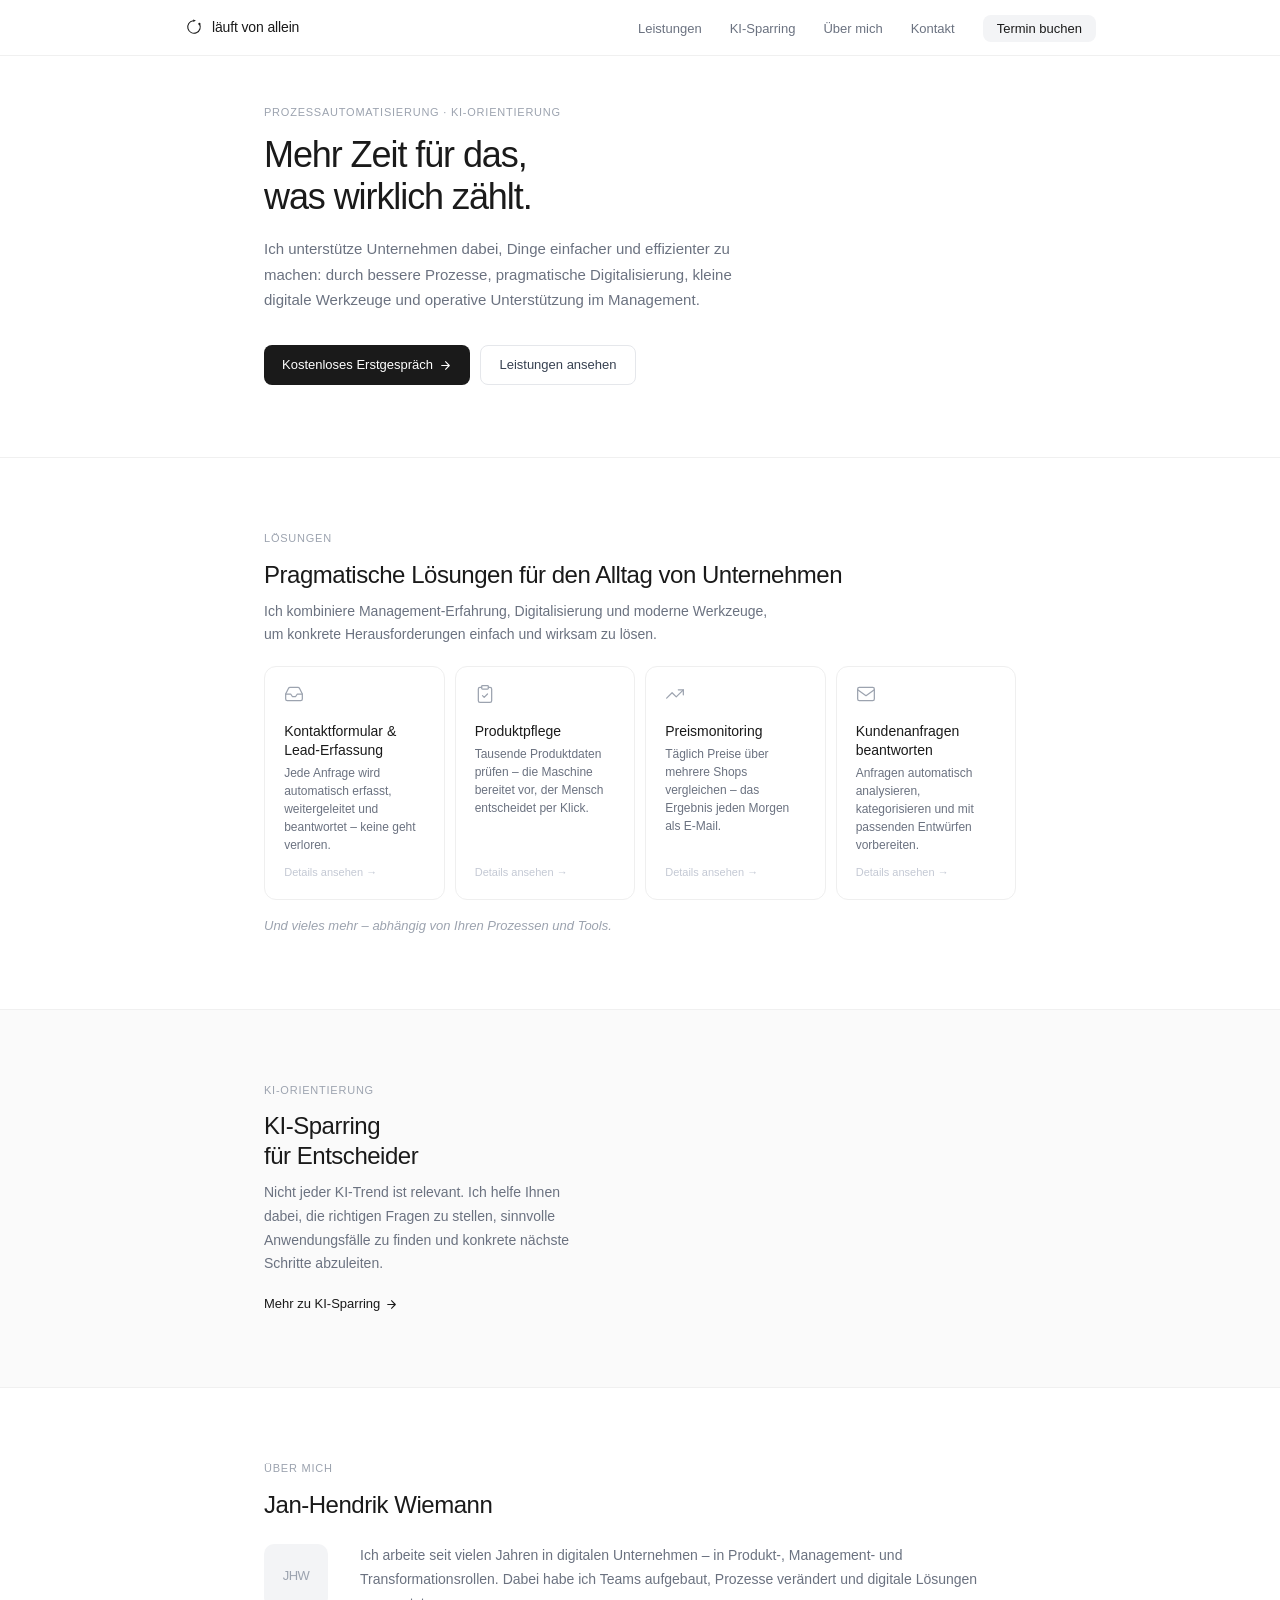
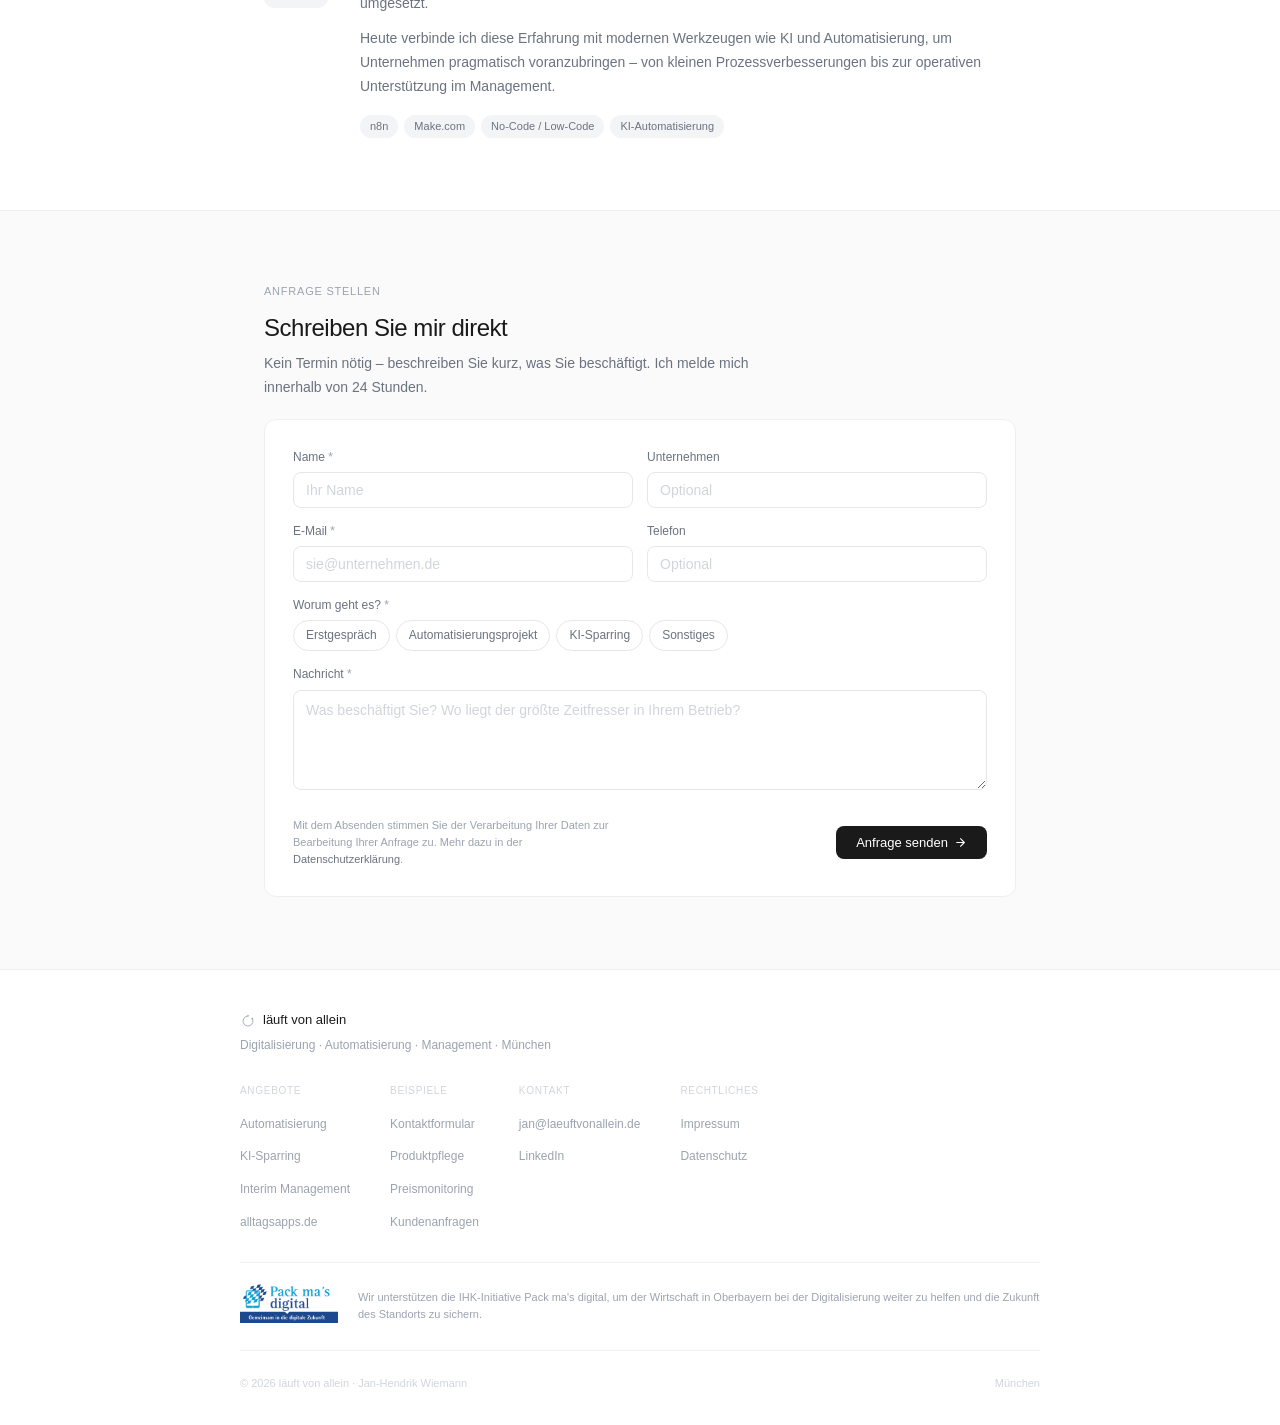
==== commit dd5af018: "Update index.html" ====
--- a/index.html
+++ b/index.html
@@ -437,29 +437,30 @@
     <p class="section-sub">Ich kombiniere Management-Erfahrung, Digitalisierung und moderne Werkzeuge, um konkrete Herausforderungen einfach und wirksam zu lösen.</p>
     <div class="cards-grid">
 
-      <a href="/email-autoentwurf" class="card">
+      <a href="/kontaktformular" class="card">
         <span class="card-icon">
           <svg width="20" height="20" viewBox="0 0 24 24" fill="none" stroke="currentColor" stroke-width="1.5" stroke-linecap="round" stroke-linejoin="round">
-            <rect x="2" y="4" width="20" height="16" rx="2"/>
-            <path d="m2 7 10 7 10-7"/>
+            <polyline points="22 12 16 12 14 15 10 15 8 12 2 12"/>
+            <path d="M5.45 5.11 2 12v6a2 2 0 002 2h16a2 2 0 002-2v-6l-3.45-6.89A2 2 0 0016.76 4H7.24a2 2 0 00-1.79 1.11z"/>
           </svg>
         </span>
-        <div class="card-name">Kundenanfragen beantworten</div>
-        <div class="card-desc">Anfragen automatisch analysieren, kategorisieren und mit passenden Entwürfen vorbereiten.</div>
+        <div class="card-name">Kontaktformular &amp; Lead-Erfassung</div>
+        <div class="card-desc">Jede Anfrage wird automatisch erfasst, weitergeleitet und beantwortet – keine geht verloren.</div>
         <span class="card-link">Details ansehen →</span>
       </a>
 
-      <div class="card">
+      <a href="/produktpflege" class="card">
         <span class="card-icon">
           <svg width="20" height="20" viewBox="0 0 24 24" fill="none" stroke="currentColor" stroke-width="1.5" stroke-linecap="round" stroke-linejoin="round">
-            <rect x="3" y="4" width="18" height="18" rx="2"/>
-            <path d="M16 2v4M8 2v4M3 10h18"/>
+            <rect width="8" height="4" x="8" y="2" rx="1" ry="1"/>
+            <path d="M16 4h2a2 2 0 0 1 2 2v14a2 2 0 0 1-2 2H6a2 2 0 0 1-2-2V6a2 2 0 0 1 2-2h2"/>
+            <path d="m9 14 2 2 4-4"/>
           </svg>
         </span>
-        <div class="card-name">Terminbestätigungen &amp; Erinnerungen</div>
-        <div class="card-desc">Buchungen lösen automatisch Bestätigungen, Erinnerungen und Folge-Nachrichten aus.</div>
-        <span class="card-link" style="visibility:hidden">Details ansehen →</span>
-      </div>
+        <div class="card-name">Produktpflege</div>
+        <div class="card-desc">Tausende Produktdaten prüfen – die Maschine bereitet vor, der Mensch entscheidet per Klick.</div>
+        <span class="card-link">Details ansehen →</span>
+      </a>
 
       <a href="/preismonitoring" class="card">
         <span class="card-icon">
@@ -473,15 +474,15 @@
         <span class="card-link">Details ansehen →</span>
       </a>
 
-      <a href="/kontaktformular" class="card">
+      <a href="/email-autoentwurf" class="card">
         <span class="card-icon">
           <svg width="20" height="20" viewBox="0 0 24 24" fill="none" stroke="currentColor" stroke-width="1.5" stroke-linecap="round" stroke-linejoin="round">
-            <polyline points="22 12 16 12 14 15 10 15 8 12 2 12"/>
-            <path d="M5.45 5.11 2 12v6a2 2 0 002 2h16a2 2 0 002-2v-6l-3.45-6.89A2 2 0 0016.76 4H7.24a2 2 0 00-1.79 1.11z"/>
+            <rect x="2" y="4" width="20" height="16" rx="2"/>
+            <path d="m2 7 10 7 10-7"/>
           </svg>
         </span>
-        <div class="card-name">Kontaktformular &amp; Lead-Erfassung</div>
-        <div class="card-desc">Jede Anfrage landet automatisch im CRM und löst Benachrichtigungen aus – in Sekunden.</div>
+        <div class="card-name">Kundenanfragen beantworten</div>
+        <div class="card-desc">Anfragen automatisch analysieren, kategorisieren und mit passenden Entwürfen vorbereiten.</div>
         <span class="card-link">Details ansehen →</span>
       </a>
 
@@ -633,9 +634,10 @@
         <div class="footer-nav-col">
           <h4>Beispiele</h4>
           <ul>
+            <li><a href="/kontaktformular">Kontaktformular</a></li>
+            <li><a href="/produktpflege">Produktpflege</a></li>
+            <li><a href="/preismonitoring">Preismonitoring</a></li>
             <li><a href="/email-autoentwurf">Kundenanfragen</a></li>
-            <li><a href="/preismonitoring">Preismonitoring</a></li>
-            <li><a href="/kontaktformular">Kontaktformular</a></li>
           </ul>
         </div>
         <div class="footer-nav-col">
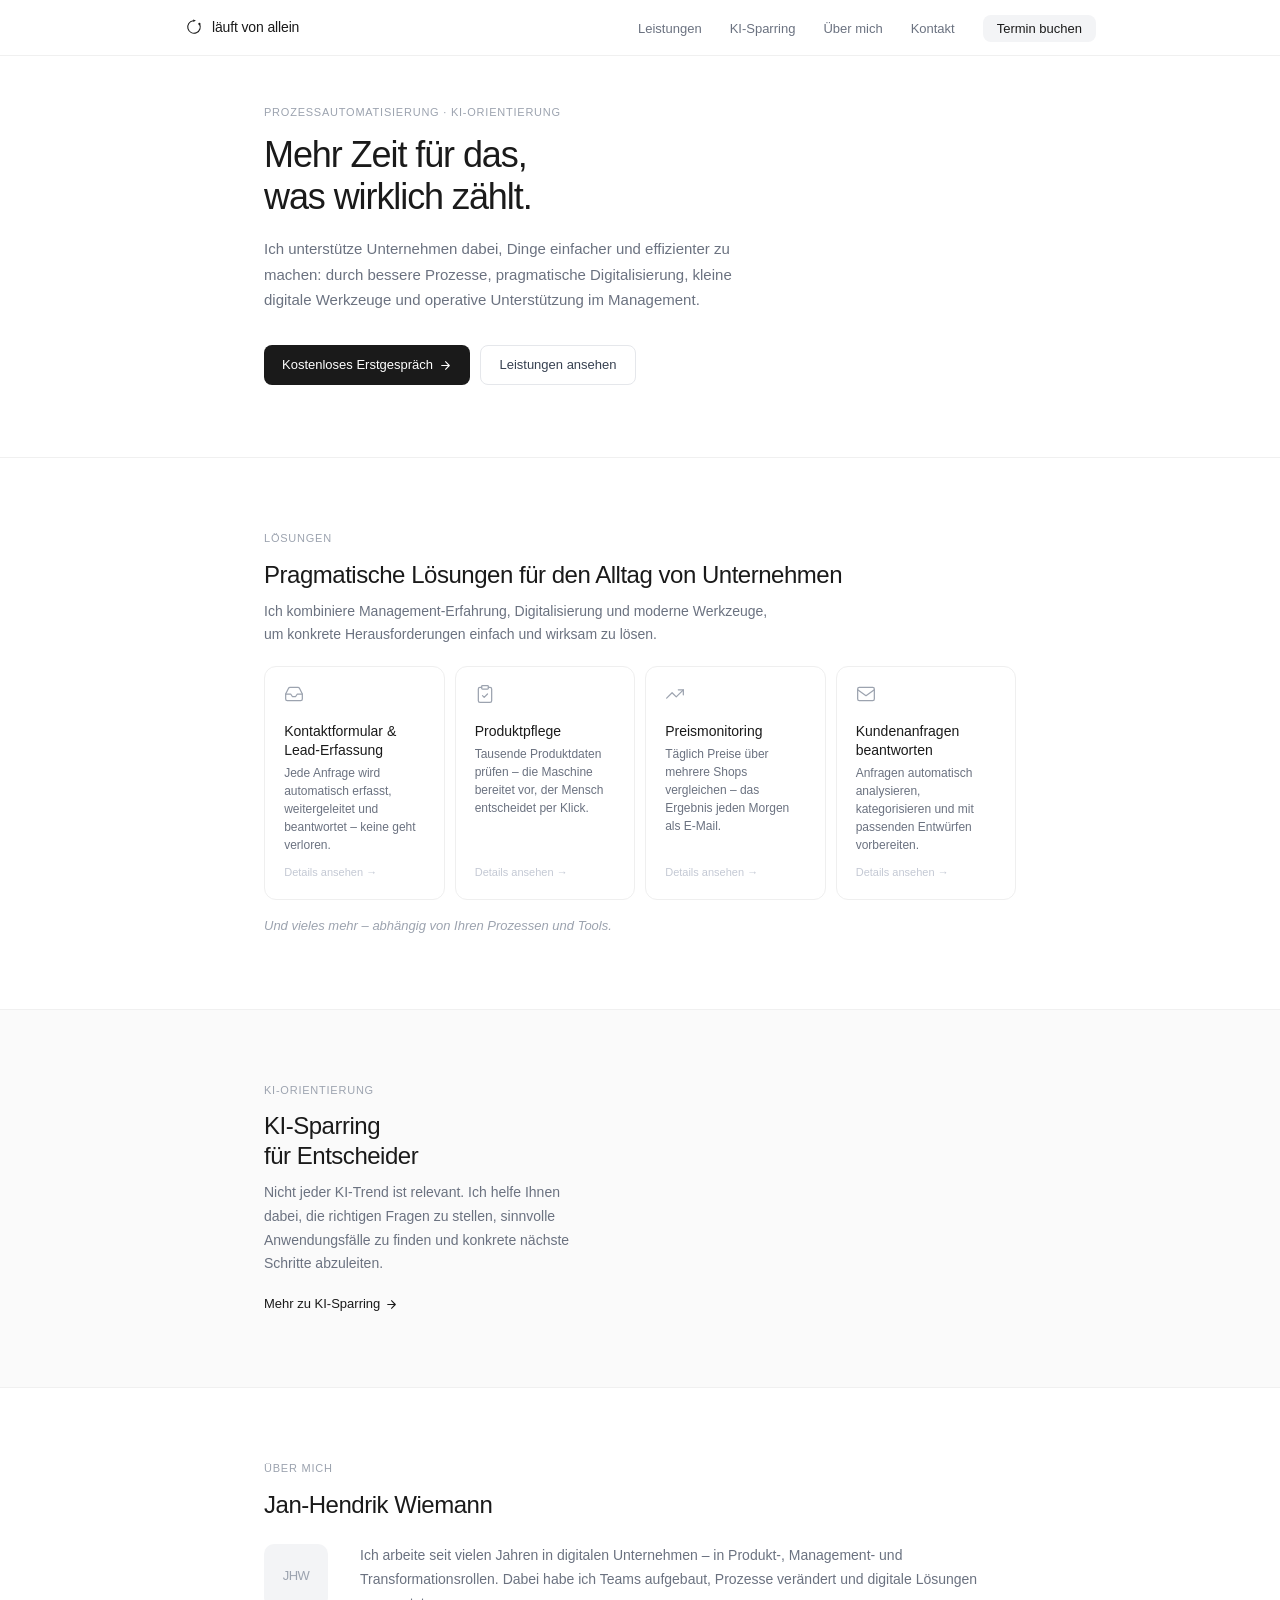
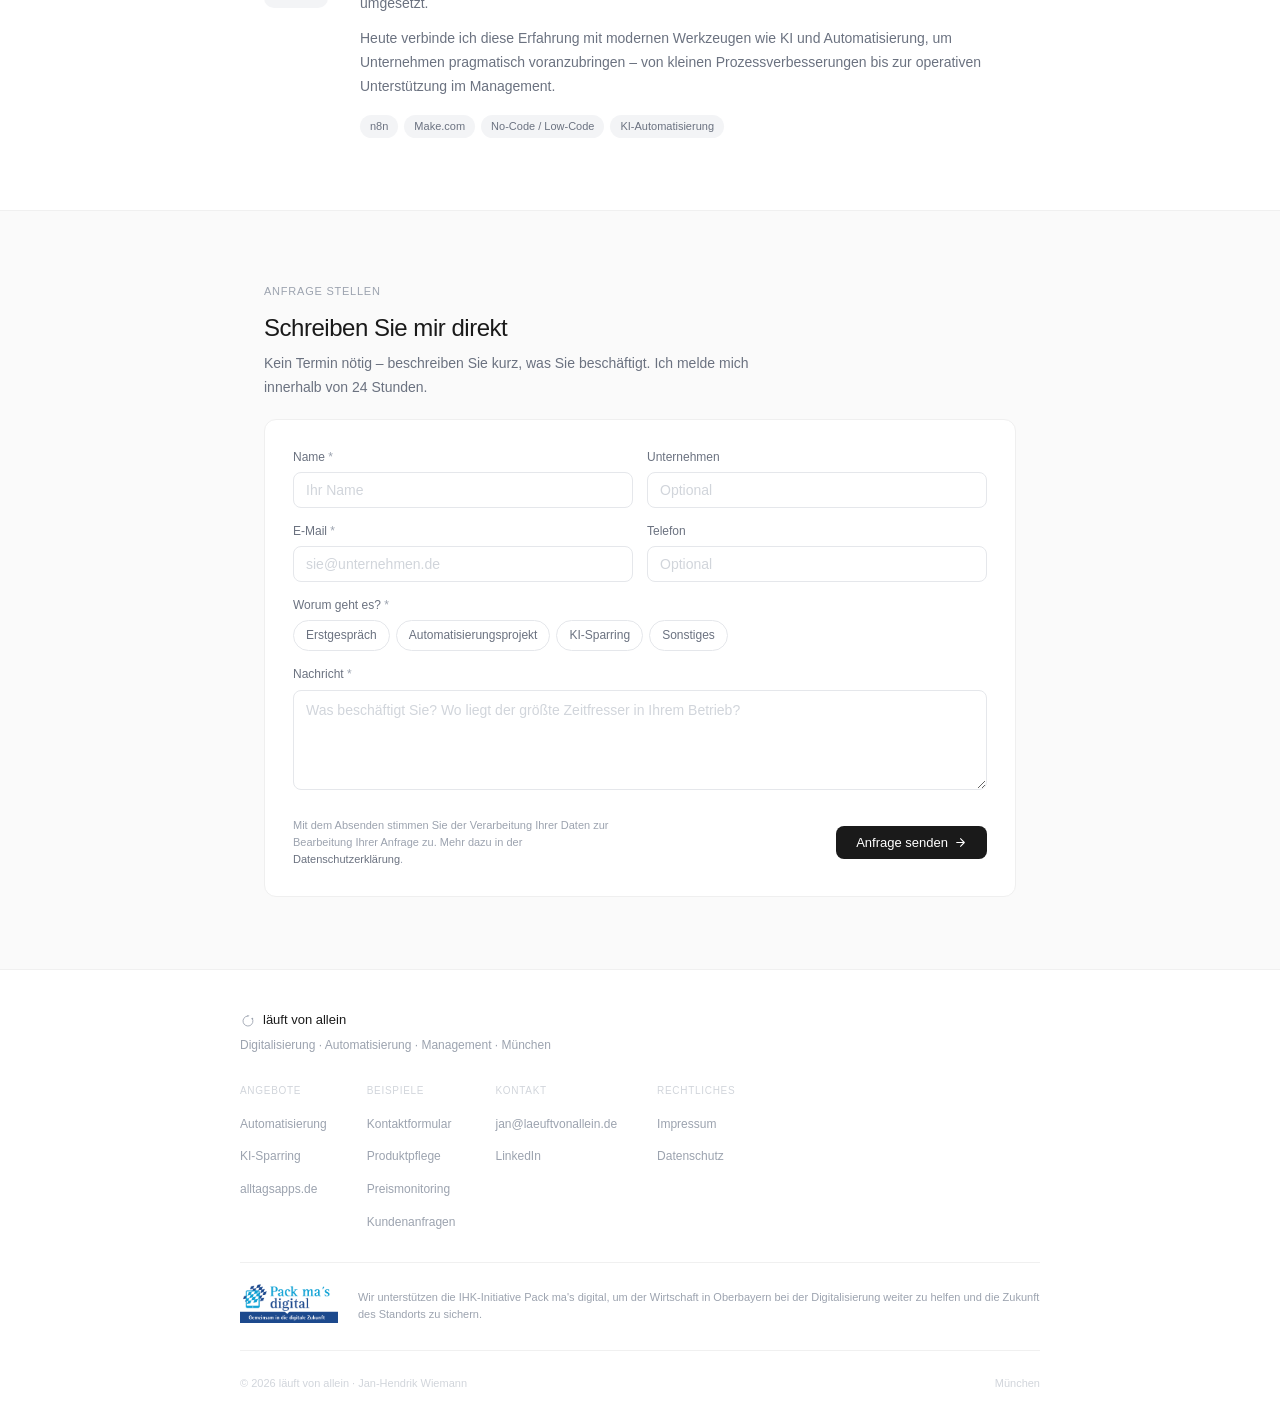
==== commit fb7e2150: "Update index.html" ====
--- a/index.html
+++ b/index.html
@@ -627,7 +627,6 @@
           <ul>
             <li><a href="#leistungen">Automatisierung</a></li>
             <li><a href="/ki-sparring">KI-Sparring</a></li>
-            <li><a href="#">Interim Management</a></li>
             <li><a href="https://alltagsapps.de" target="_blank" rel="noopener">alltagsapps.de</a></li>
           </ul>
         </div>
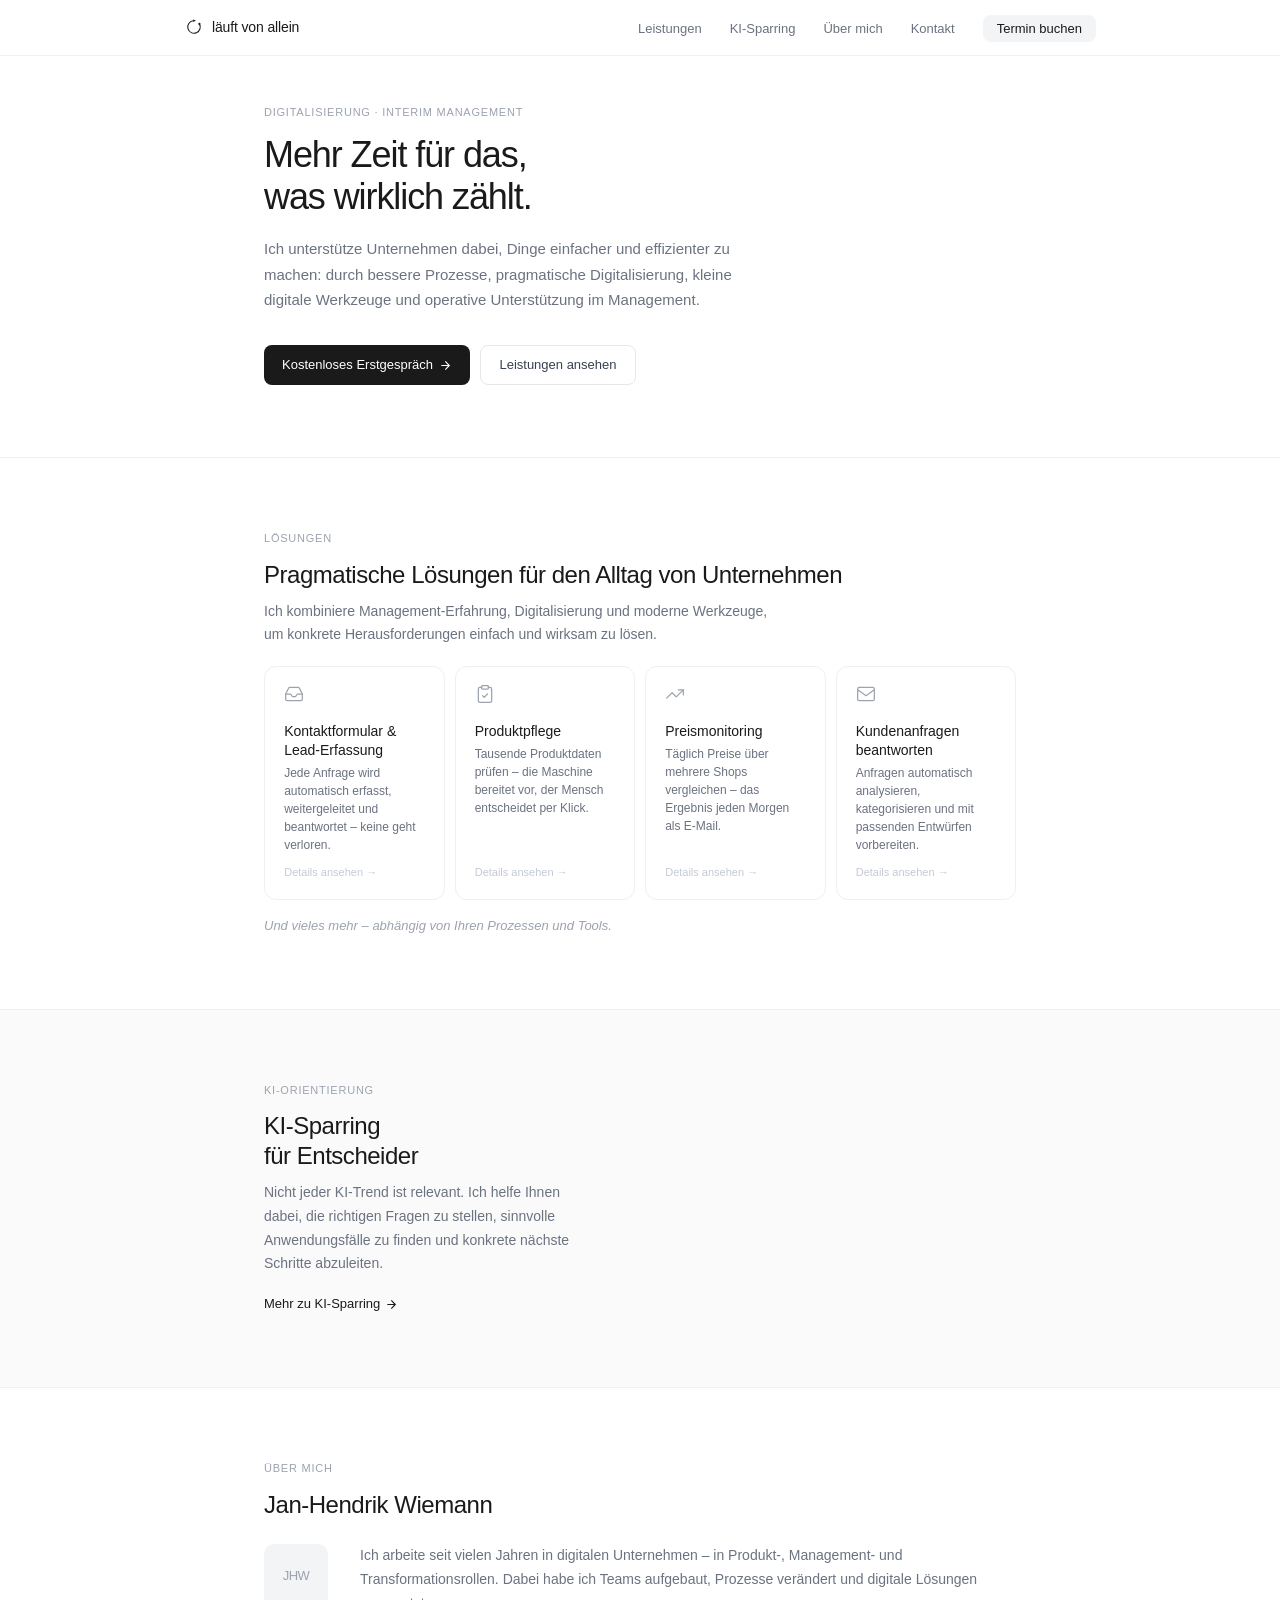
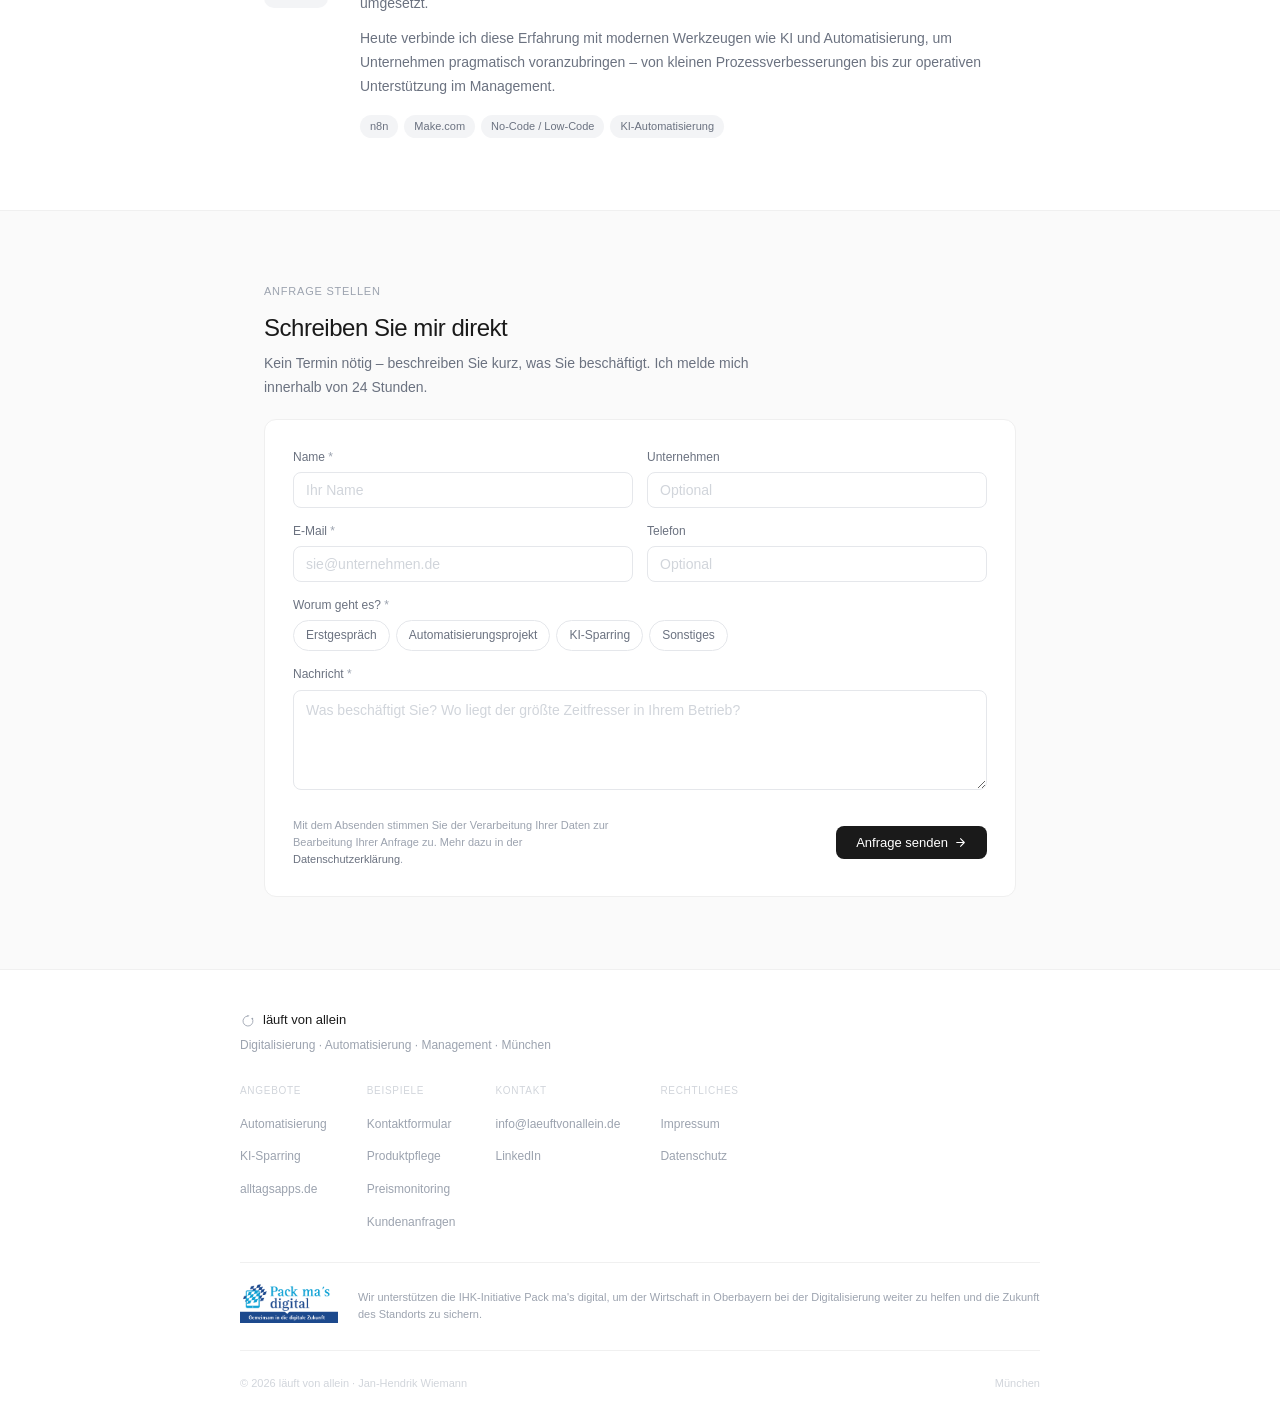
==== commit 1918e40a: "Website läuft von allein Statische Website (HTML/CSS/JS) für laeuftvonallein.de, gehostet über GitHu" ====
--- a/index.html
+++ b/index.html
@@ -414,7 +414,7 @@
 <!-- ═══ HERO ════════════════════════════════════════════════════ -->
 <section class="section" id="hero">
   <div class="container">
-    <span class="section-label">Prozessautomatisierung · KI-Orientierung</span>
+    <span class="section-label">Digitalisierung · Interim Management</span>
     <h1>Mehr Zeit für das,<br>was wirklich zählt.</h1>
     <p class="hero-sub">Ich unterstütze Unternehmen dabei, Dinge einfacher und effizienter zu machen: durch bessere Prozesse, pragmatische Digitalisierung, kleine digitale Werkzeuge und operative Unterstützung im Management.</p>
     <div class="hero-btns">
@@ -642,7 +642,7 @@
         <div class="footer-nav-col">
           <h4>Kontakt</h4>
           <ul>
-            <li><a href="mailto:jan@laeuftvonallein.de">jan@laeuftvonallein.de</a></li>
+            <li><a href="mailto:info@laeuftvonallein.de">info@laeuftvonallein.de</a></li>
             <li><a href="https://www.linkedin.com/in/janwiemann" target="_blank" rel="noopener">LinkedIn</a></li>
           </ul>
         </div>
@@ -719,7 +719,7 @@
       document.getElementById('form-fields').style.display = 'none';
       document.getElementById('kf-success').style.display = 'block';
     } catch (err) {
-      errorEl.textContent = 'Etwas ist schiefgelaufen. Bitte schreiben Sie direkt an jan@laeuftvonallein.de';
+      errorEl.textContent = 'Etwas ist schiefgelaufen. Bitte schreiben Sie direkt an info@laeuftvonallein.de';
       errorEl.style.display = 'block';
       btn.disabled = false;
       btn.innerHTML = 'Anfrage senden <svg width="13" height="13" viewBox="0 0 24 24" fill="none" stroke="currentColor" stroke-width="2" stroke-linecap="round" stroke-linejoin="round"><path d="M5 12h14M12 5l7 7-7 7"/></svg>';
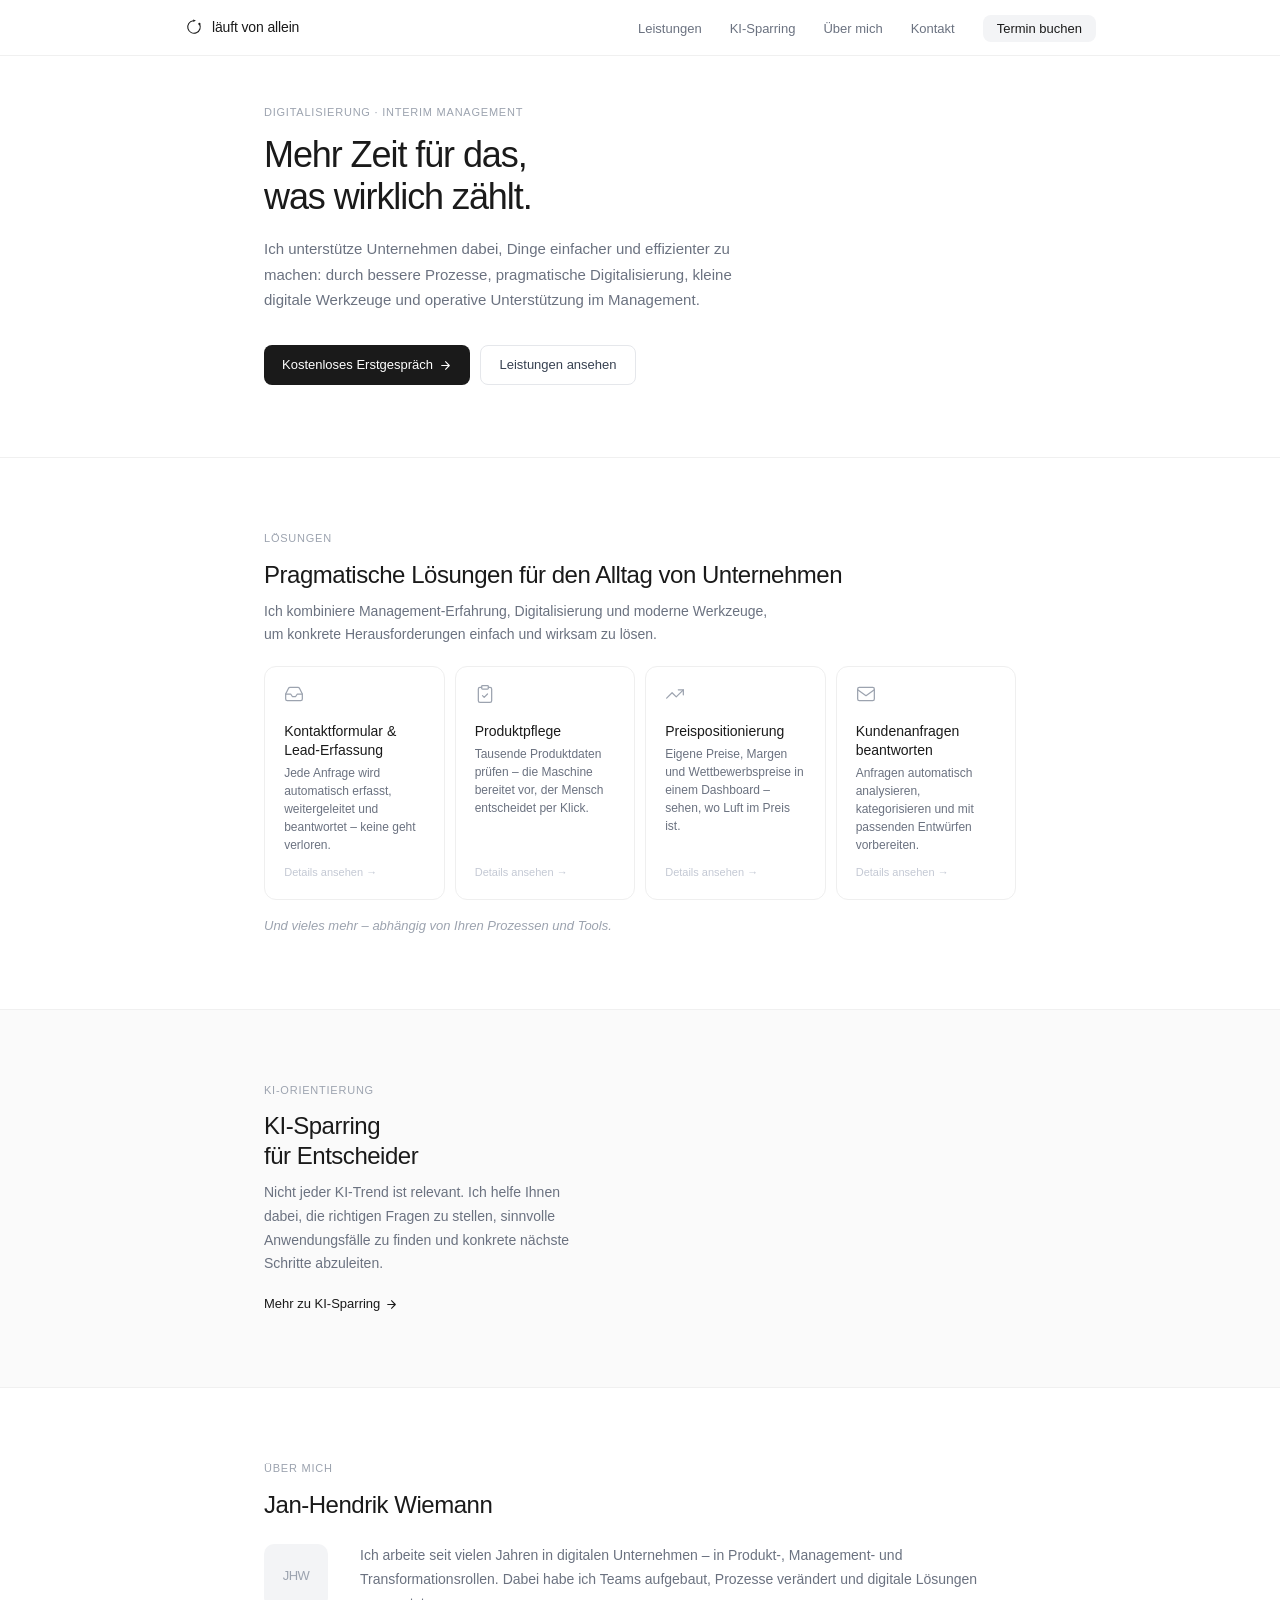
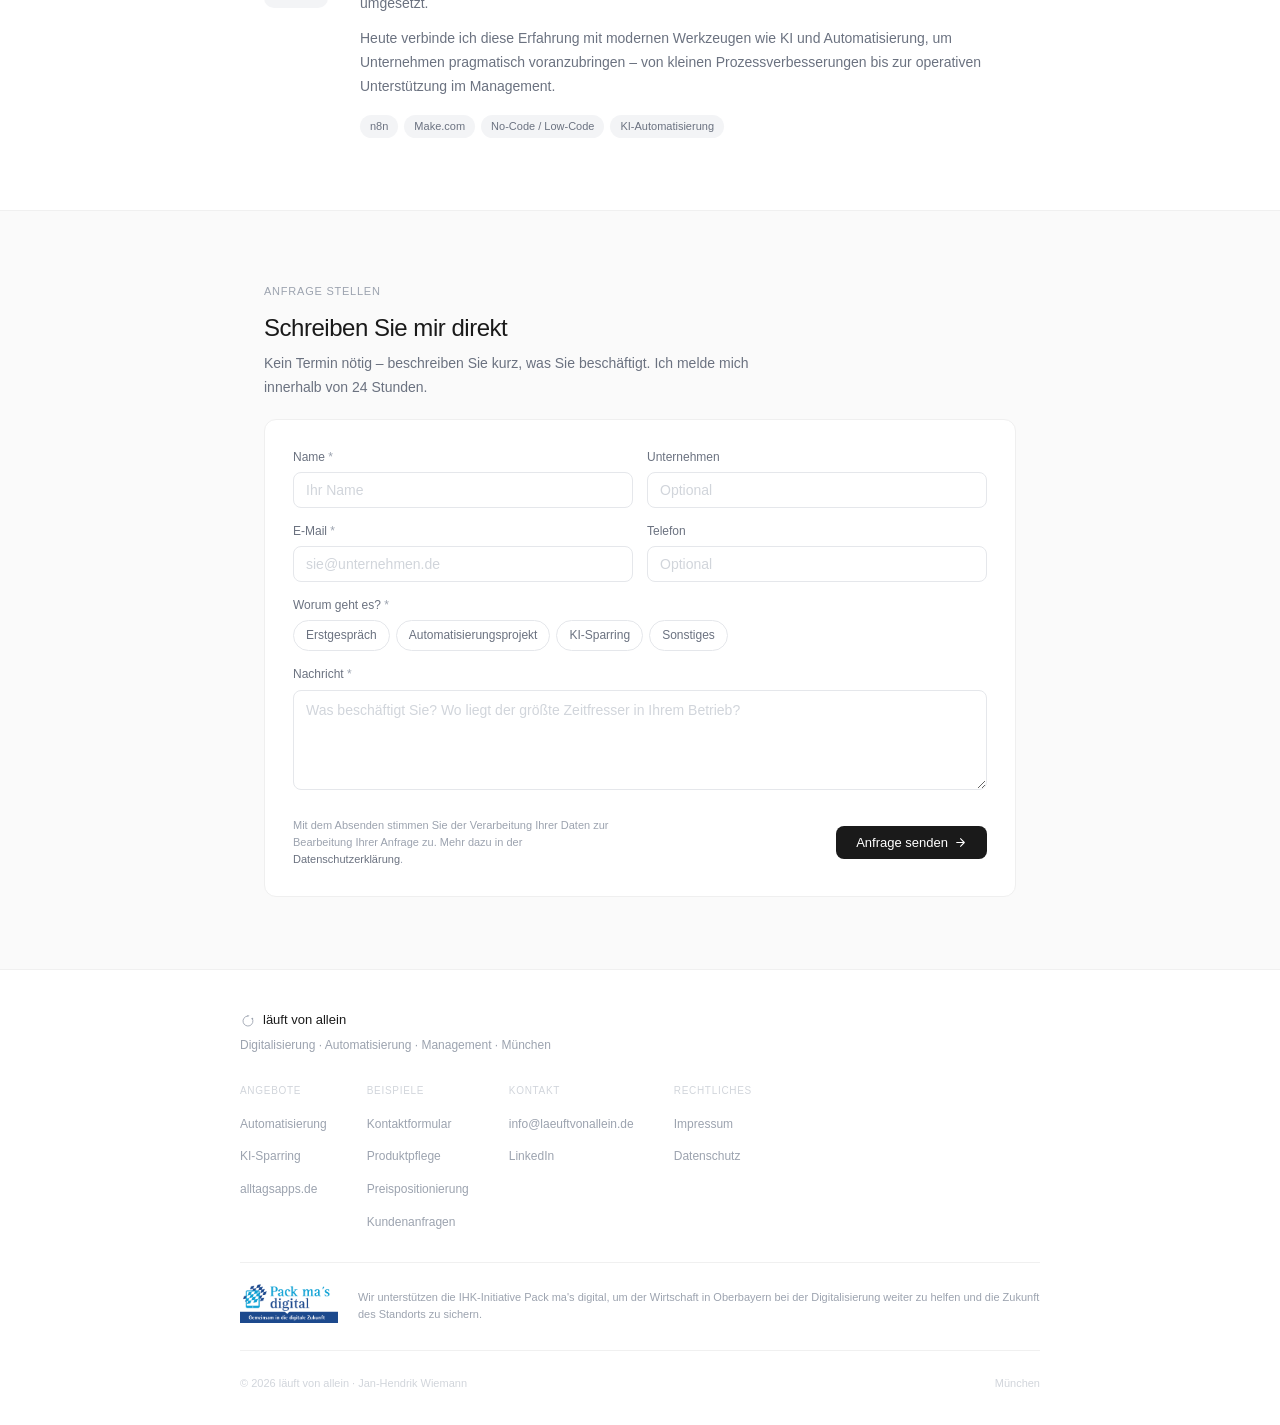
==== commit 375a52d3: "Preispositionierung ersetzt Preismonitoring, Mocks anonymisiert" ====
--- a/index.html
+++ b/index.html
@@ -462,15 +462,15 @@
         <span class="card-link">Details ansehen →</span>
       </a>
 
-      <a href="/preismonitoring" class="card">
+      <a href="/preispositionierung" class="card">
         <span class="card-icon">
           <svg width="20" height="20" viewBox="0 0 24 24" fill="none" stroke="currentColor" stroke-width="1.5" stroke-linecap="round" stroke-linejoin="round">
             <polyline points="22 7 13.5 15.5 8.5 10.5 2 17"/>
             <polyline points="16 7 22 7 22 13"/>
           </svg>
         </span>
-        <div class="card-name">Preismonitoring</div>
-        <div class="card-desc">Täglich Preise über mehrere Shops vergleichen – das Ergebnis jeden Morgen als E-Mail.</div>
+        <div class="card-name">Preispositionierung</div>
+        <div class="card-desc">Eigene Preise, Margen und Wettbewerbspreise in einem Dashboard – sehen, wo Luft im Preis ist.</div>
         <span class="card-link">Details ansehen →</span>
       </a>
 
@@ -635,7 +635,7 @@
           <ul>
             <li><a href="/kontaktformular">Kontaktformular</a></li>
             <li><a href="/produktpflege">Produktpflege</a></li>
-            <li><a href="/preismonitoring">Preismonitoring</a></li>
+            <li><a href="/preispositionierung">Preispositionierung</a></li>
             <li><a href="/email-autoentwurf">Kundenanfragen</a></li>
           </ul>
         </div>
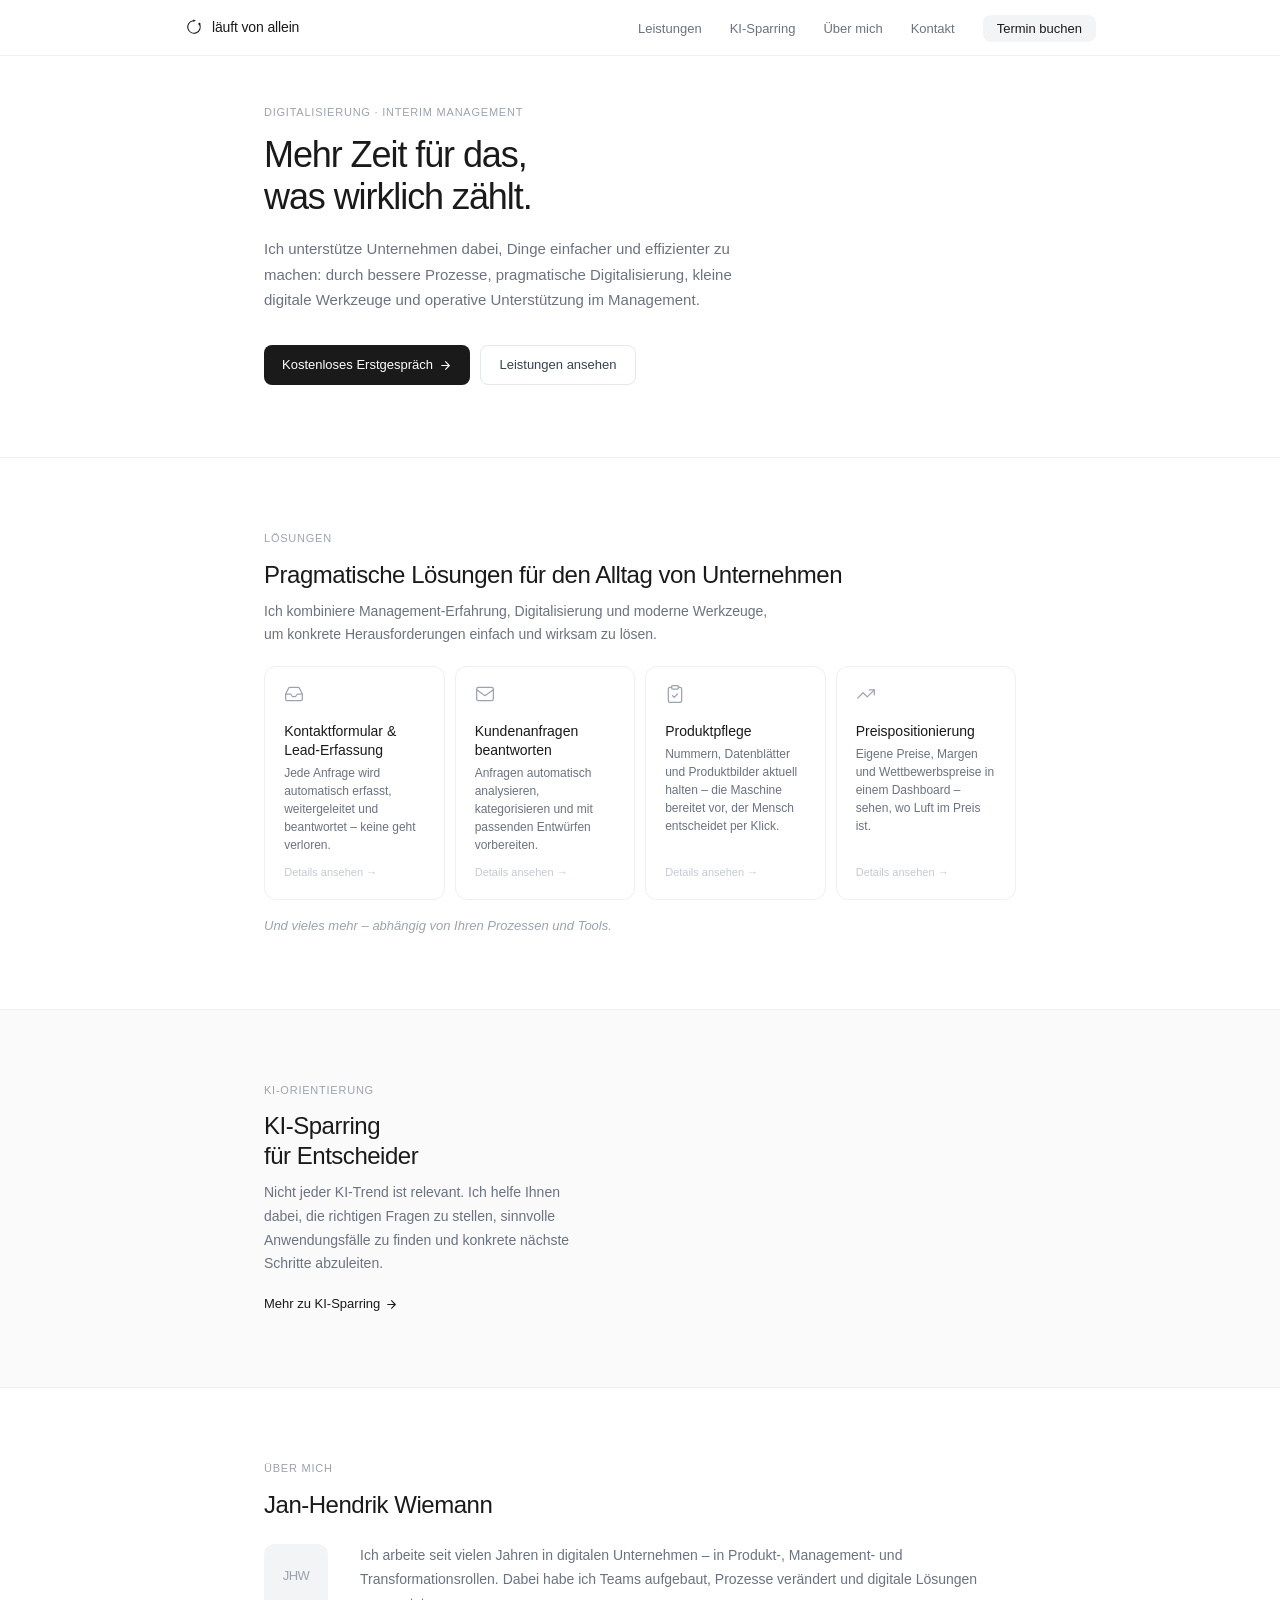
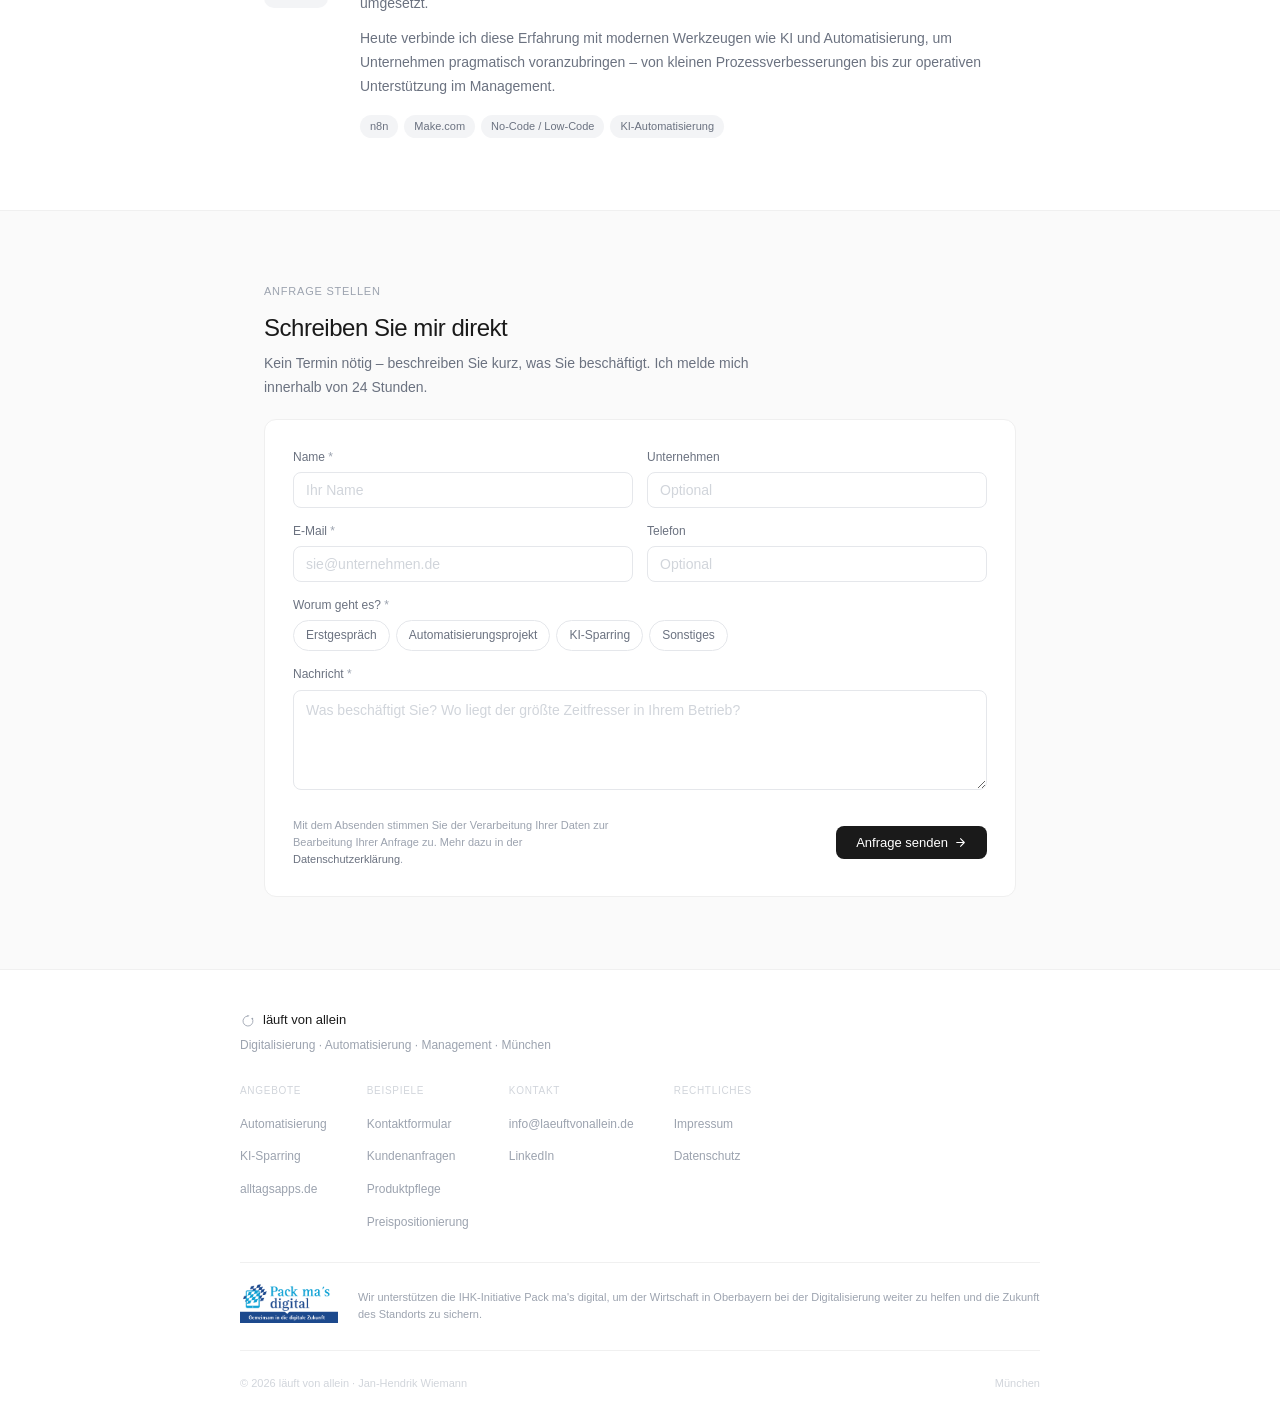
==== commit 0bdbde2d: "Produktpflege um Dokumente- und Bilder-Review erweitert, Beispiel-Reihenfolge angepasst" ====
--- a/index.html
+++ b/index.html
@@ -449,6 +449,18 @@
         <span class="card-link">Details ansehen →</span>
       </a>
 
+      <a href="/email-autoentwurf" class="card">
+        <span class="card-icon">
+          <svg width="20" height="20" viewBox="0 0 24 24" fill="none" stroke="currentColor" stroke-width="1.5" stroke-linecap="round" stroke-linejoin="round">
+            <rect x="2" y="4" width="20" height="16" rx="2"/>
+            <path d="m2 7 10 7 10-7"/>
+          </svg>
+        </span>
+        <div class="card-name">Kundenanfragen beantworten</div>
+        <div class="card-desc">Anfragen automatisch analysieren, kategorisieren und mit passenden Entwürfen vorbereiten.</div>
+        <span class="card-link">Details ansehen →</span>
+      </a>
+
       <a href="/produktpflege" class="card">
         <span class="card-icon">
           <svg width="20" height="20" viewBox="0 0 24 24" fill="none" stroke="currentColor" stroke-width="1.5" stroke-linecap="round" stroke-linejoin="round">
@@ -458,7 +470,7 @@
           </svg>
         </span>
         <div class="card-name">Produktpflege</div>
-        <div class="card-desc">Tausende Produktdaten prüfen – die Maschine bereitet vor, der Mensch entscheidet per Klick.</div>
+        <div class="card-desc">Nummern, Datenblätter und Produktbilder aktuell halten – die Maschine bereitet vor, der Mensch entscheidet per Klick.</div>
         <span class="card-link">Details ansehen →</span>
       </a>
 
@@ -471,18 +483,6 @@
         </span>
         <div class="card-name">Preispositionierung</div>
         <div class="card-desc">Eigene Preise, Margen und Wettbewerbspreise in einem Dashboard – sehen, wo Luft im Preis ist.</div>
-        <span class="card-link">Details ansehen →</span>
-      </a>
-
-      <a href="/email-autoentwurf" class="card">
-        <span class="card-icon">
-          <svg width="20" height="20" viewBox="0 0 24 24" fill="none" stroke="currentColor" stroke-width="1.5" stroke-linecap="round" stroke-linejoin="round">
-            <rect x="2" y="4" width="20" height="16" rx="2"/>
-            <path d="m2 7 10 7 10-7"/>
-          </svg>
-        </span>
-        <div class="card-name">Kundenanfragen beantworten</div>
-        <div class="card-desc">Anfragen automatisch analysieren, kategorisieren und mit passenden Entwürfen vorbereiten.</div>
         <span class="card-link">Details ansehen →</span>
       </a>
 
@@ -634,9 +634,9 @@
           <h4>Beispiele</h4>
           <ul>
             <li><a href="/kontaktformular">Kontaktformular</a></li>
+            <li><a href="/email-autoentwurf">Kundenanfragen</a></li>
             <li><a href="/produktpflege">Produktpflege</a></li>
             <li><a href="/preispositionierung">Preispositionierung</a></li>
-            <li><a href="/email-autoentwurf">Kundenanfragen</a></li>
           </ul>
         </div>
         <div class="footer-nav-col">
